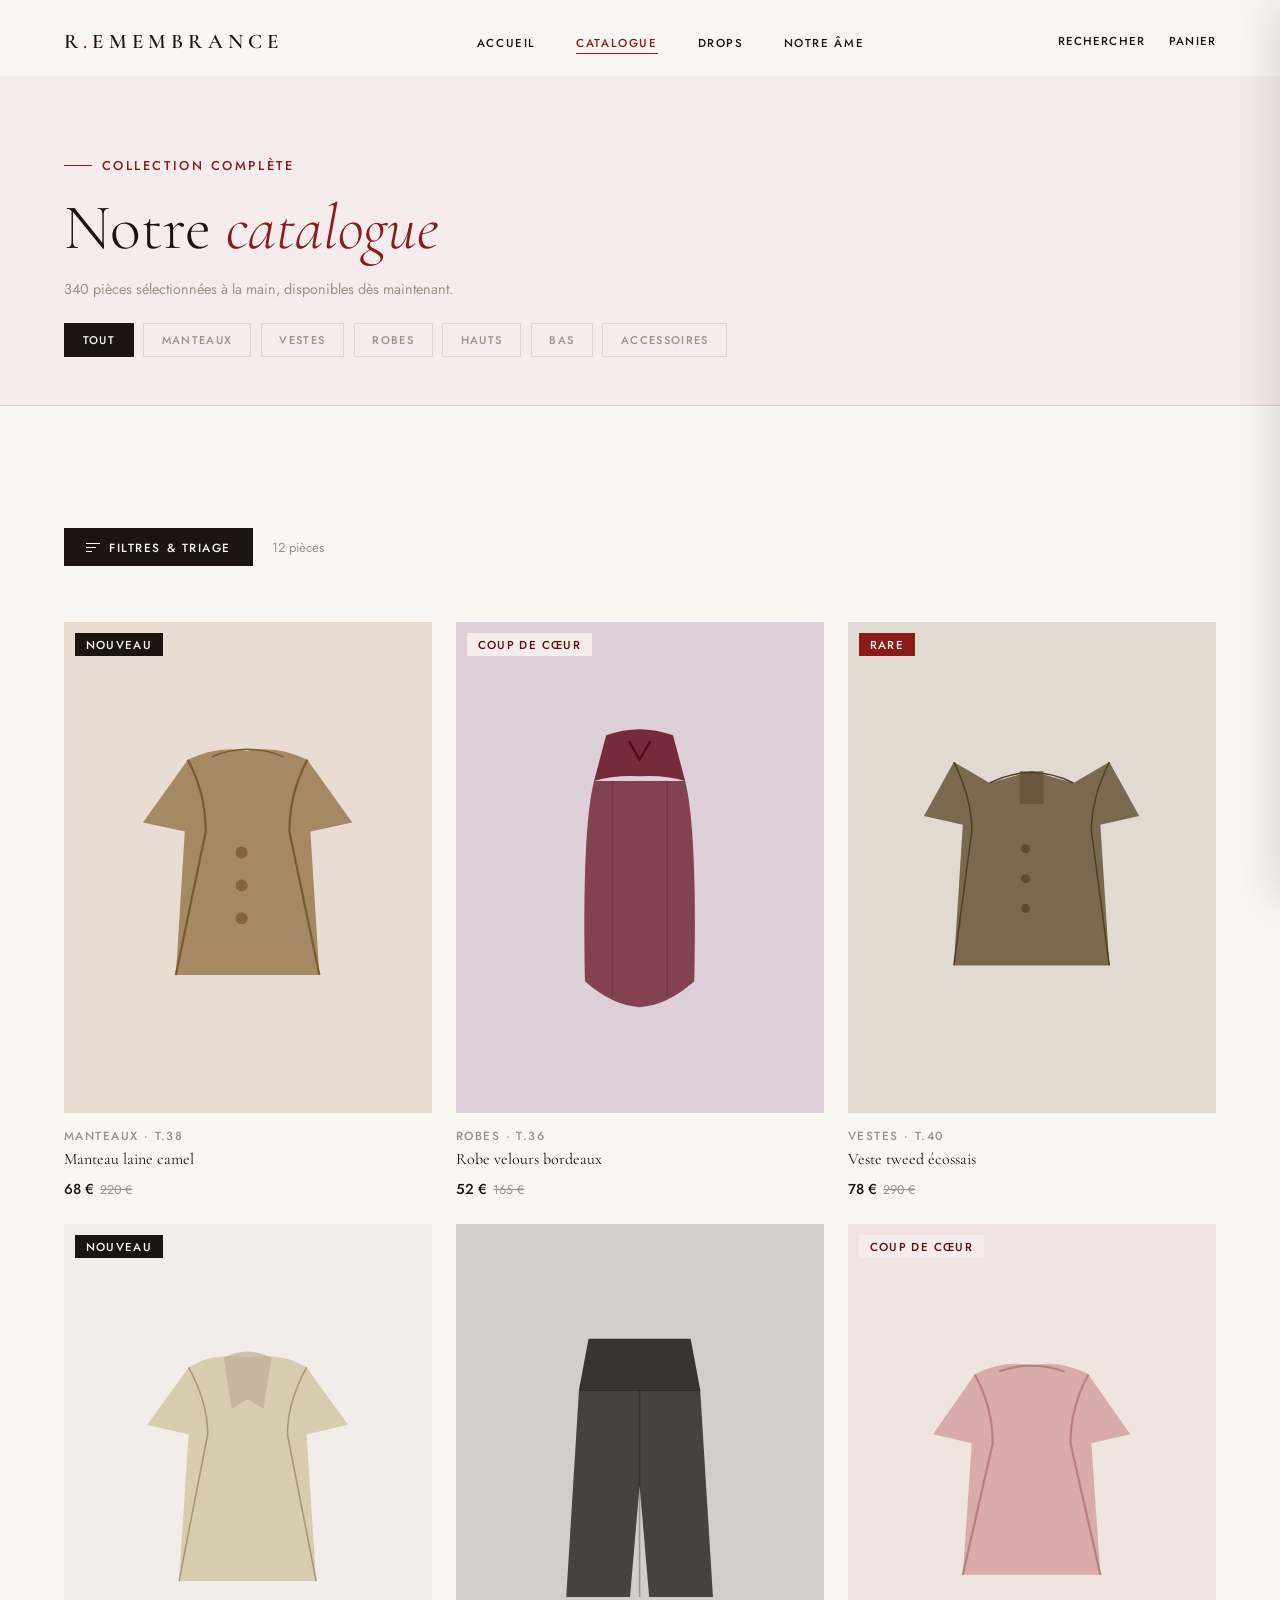
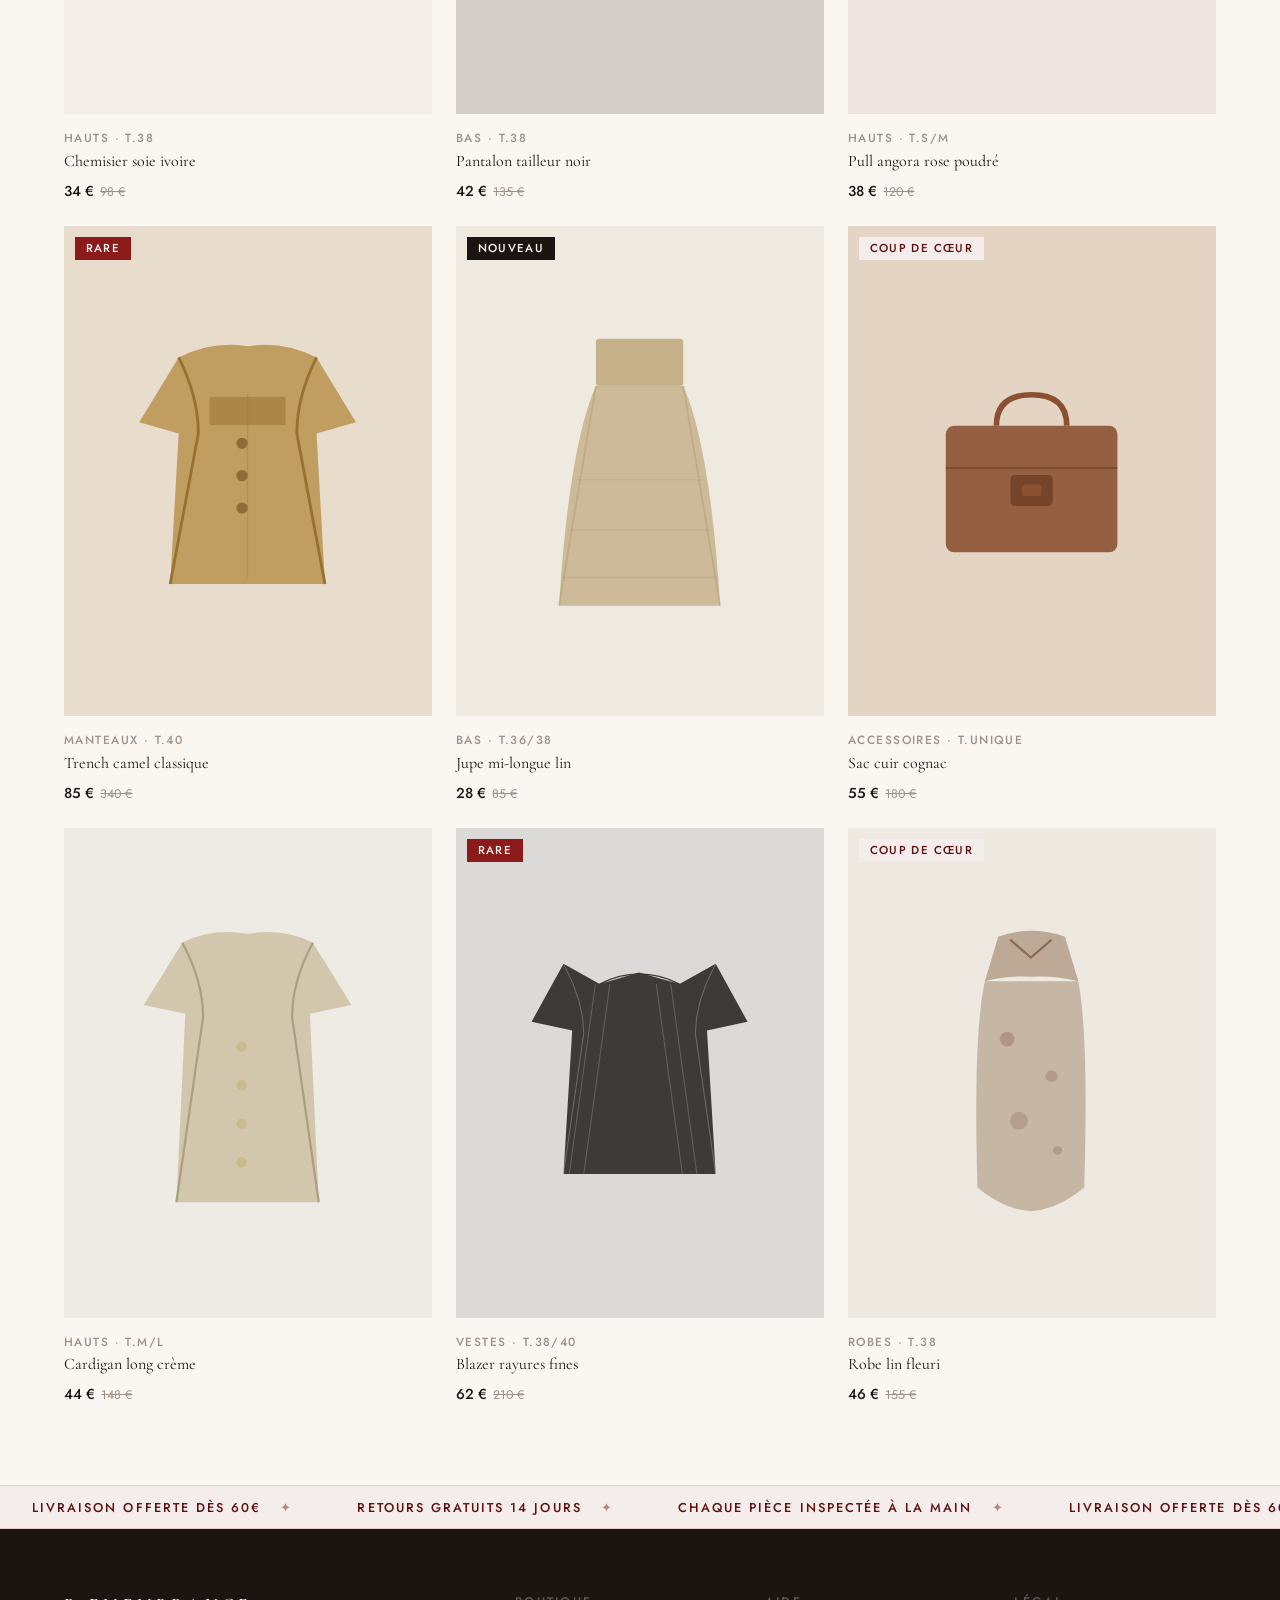
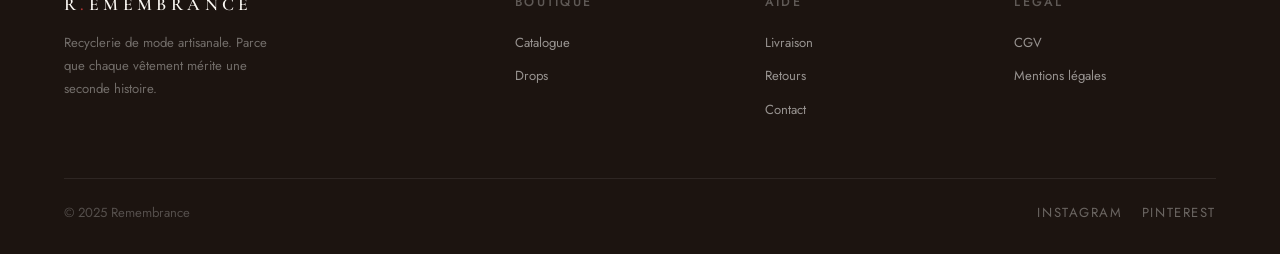
==== catalogue.html @ f3e20e8f "Replace heart emoji badge with 'Coup de cœur' text https://claude.ai/code/session_01WSAoPzSJ6KRDRssj" ====
<!DOCTYPE html>
<html lang="fr">
<head>
<meta charset="UTF-8">
<meta name="viewport" content="width=device-width, initial-scale=1.0">
<title>Catalogue — Remembrance</title>
<link rel="stylesheet" href="style.css">
<style>
/* LAYOUT */
.catalogue-layout { padding: 2rem 4rem 5rem; margin-top: 90px; }

/* TOOLBAR */
.cat-toolbar { display: flex; align-items: center; justify-content: space-between; margin-bottom: 2rem; }
.cat-left { display: flex; align-items: center; gap: 1.2rem; }
.cat-count { font-size: .82rem; color: var(--muted); }
.filter-btn {
  display: inline-flex; align-items: center; gap: .55rem;
  background: var(--soft-black); color: var(--cream);
  border: none; font-family: 'Jost', sans-serif; font-size: .74rem;
  font-weight: 500; letter-spacing: .13em; text-transform: uppercase;
  padding: .65rem 1.4rem; cursor: pointer; transition: background .25s;
}
.filter-btn:hover { background: var(--rouge); }
.filter-btn-icon { display: flex; flex-direction: column; gap: 3px; }
.filter-btn-icon span { display: block; height: 1px; background: currentColor; transition: width .2s; }
.filter-btn-icon span:nth-child(1) { width: 14px; }
.filter-btn-icon span:nth-child(2) { width: 10px; }
.filter-btn-icon span:nth-child(3) { width: 6px; }
.filter-badge { background: var(--rouge); color: var(--cream); width: 16px; height: 16px; border-radius: 50%; font-size: .6rem; display: flex; align-items: center; justify-content: center; }

/* FILTER DRAWER */
.drawer-overlay { position: fixed; inset: 0; background: rgba(28,20,16,.45); z-index: 300; opacity: 0; visibility: hidden; transition: opacity .35s ease, visibility .35s; }
.drawer-overlay.open { opacity: 1; visibility: visible; }
.filter-drawer {
  position: fixed; top: 0; right: 0; bottom: 0; width: 380px; max-width: 92vw;
  background: var(--cream); z-index: 301;
  display: flex; flex-direction: column;
  transform: translateX(100%); transition: transform .38s cubic-bezier(.4,0,.2,1);
  box-shadow: -8px 0 40px rgba(28,20,16,.12);
}
.filter-drawer.open { transform: translateX(0); }

.drawer-head {
  display: flex; align-items: center; justify-content: space-between;
  padding: 1.6rem 2rem; border-bottom: 1px solid var(--border-neutral);
  flex-shrink: 0;
}
.drawer-title { font-family: 'Cormorant Garamond', serif; font-size: 1.4rem; font-weight: 300; color: var(--soft-black); }
.drawer-close {
  background: none; border: none; cursor: pointer; font-size: 1.2rem;
  color: var(--muted); line-height: 1; padding: .2rem; transition: color .2s;
}
.drawer-close:hover { color: var(--rouge); }

.drawer-body {
  flex: 1; overflow-y: auto; padding: 1.6rem 2rem;
  scrollbar-width: thin; scrollbar-color: var(--linen) transparent;
}
.drawer-body::-webkit-scrollbar { width: 3px; }
.drawer-body::-webkit-scrollbar-track { background: transparent; }
.drawer-body::-webkit-scrollbar-thumb { background: var(--linen); border-radius: 2px; }
.drawer-body::-webkit-scrollbar-thumb:hover { background: var(--earth); }

.drawer-foot {
  padding: 1.2rem 2rem; border-top: 1px solid var(--border-neutral);
  display: flex; gap: .8rem; flex-shrink: 0;
}
.drawer-apply {
  flex: 1; background: var(--soft-black); color: var(--cream); border: none;
  font-family: 'Jost', sans-serif; font-size: .74rem; font-weight: 500;
  letter-spacing: .13em; text-transform: uppercase; padding: .85rem;
  cursor: pointer; transition: background .25s;
}
.drawer-apply:hover { background: var(--rouge); }
.drawer-reset {
  background: none; border: 1px solid var(--border-neutral); color: var(--muted);
  font-family: 'Jost', sans-serif; font-size: .74rem; font-weight: 500;
  letter-spacing: .13em; text-transform: uppercase; padding: .85rem 1.2rem;
  cursor: pointer; transition: all .25s;
}
.drawer-reset:hover { border-color: var(--rouge); color: var(--rouge); }

/* DRAWER SECTIONS */
.drawer-section { padding-bottom: 1.8rem; margin-bottom: 1.8rem; border-bottom: 1px solid var(--border-neutral); }
.drawer-section:last-child { border-bottom: none; margin-bottom: 0; padding-bottom: 0; }
.drawer-section-title { font-size: .72rem; font-weight: 500; letter-spacing: .18em; text-transform: uppercase; color: var(--muted); margin-bottom: 1.1rem; }

.filter-list { list-style: none; }
.filter-list li { margin-bottom: .55rem; }
.filter-check { display: flex; align-items: center; gap: .7rem; cursor: pointer; padding: .2rem 0; }
.filter-check input[type="checkbox"] { display: none; }
.filter-box { width: 14px; height: 14px; border: 1px solid var(--border-neutral); flex-shrink: 0; transition: all .2s; display: flex; align-items: center; justify-content: center; }
.filter-check input:checked + .filter-box { background: var(--rouge); border-color: var(--rouge); }
.filter-check input:checked + .filter-box::after { content: ''; width: 6px; height: 4px; border-left: 1.5px solid var(--cream); border-bottom: 1.5px solid var(--cream); transform: rotate(-45deg) translateY(-1px); display: block; }
.filter-label { font-size: .84rem; color: var(--soft-black); }
.filter-count { margin-left: auto; font-size: .72rem; color: var(--muted); }

.sort-select { width: 100%; background: transparent; border: 1px solid var(--border-neutral); font-family: 'Jost', sans-serif; font-size: .82rem; color: var(--soft-black); padding: .55rem .8rem; cursor: pointer; outline: none; }
.sort-select:focus { border-color: var(--rouge); }

.condition-btns { display: flex; flex-wrap: wrap; gap: .4rem; }
.cond-btn { background: transparent; border: 1px solid var(--border-neutral); font-family: 'Jost', sans-serif; font-size: .72rem; font-weight: 500; letter-spacing: .08em; text-transform: uppercase; color: var(--muted); padding: .35rem .8rem; cursor: pointer; transition: all .2s; }
.cond-btn.active, .cond-btn:hover { background: var(--rouge); border-color: var(--rouge); color: var(--cream); }

.size-grid { display: grid; grid-template-columns: repeat(4, 1fr); gap: .4rem; }
.size-btn { background: transparent; border: 1px solid var(--border-neutral); font-family: 'Jost', sans-serif; font-size: .75rem; color: var(--muted); padding: .45rem; cursor: pointer; transition: all .2s; text-align: center; }
.size-btn.active, .size-btn:hover { background: var(--rouge); border-color: var(--rouge); color: var(--cream); }

.price-inputs { display: flex; gap: .5rem; align-items: center; }
.price-input { width: 80px; border: 1px solid var(--border-neutral); background: transparent; font-family: 'Jost', sans-serif; font-size: .82rem; color: var(--soft-black); padding: .5rem .7rem; outline: none; }
.price-input:focus { border-color: var(--rouge); }
.price-sep { font-size: .8rem; color: var(--muted); }

/* ACTIVE FILTERS */
.active-filters { display: flex; flex-wrap: wrap; gap: .5rem; margin-bottom: 1.5rem; }
.active-filter-tag { background: var(--rouge-pale); color: var(--rouge); font-size: .78rem; font-weight: 500; letter-spacing: .08em; padding: .3rem .7rem; display: flex; align-items: center; gap: .4rem; cursor: pointer; }
.active-filter-tag:hover { background: var(--rouge); color: var(--cream); }

/* GRID */
.products-grid { display: grid; grid-template-columns: repeat(3, 1fr); gap: 1.5rem; }
.prod-card { cursor: pointer; position: relative; transition: transform .3s ease; }
.prod-card:hover { transform: translateY(-5px); }
.prod-card:hover .prod-img-overlay { opacity: 1; }
.prod-img { aspect-ratio: 3/4; position: relative; overflow: hidden; margin-bottom: .9rem; }
.prod-img-bg { position: absolute; inset: 0; display: flex; align-items: center; justify-content: center; }
.prod-img-bg svg { width: 65%; height: 65%; }
.prod-img-overlay { position: absolute; inset: 0; background: rgba(28,20,16,.42); display: flex; flex-direction: column; align-items: center; justify-content: center; gap: .6rem; opacity: 0; transition: opacity .3s; }
.overlay-wish { position: absolute; top: .7rem; right: .7rem; background: rgba(250,247,242,.18); border: 1px solid rgba(250,247,242,.4); color: var(--cream); width: 34px; height: 34px; border-radius: 50%; display: flex; align-items: center; justify-content: center; font-size: .95rem; cursor: pointer; transition: background .2s; }
.overlay-wish:hover, .overlay-wish.active { background: var(--rouge); border-color: var(--rouge); }
.prod-badge { position: absolute; top: .7rem; left: .7rem; font-size: .72rem; font-weight: 500; letter-spacing: .12em; text-transform: uppercase; padding: .22rem .65rem; }
.badge-new { background: var(--soft-black); color: var(--cream); }
.badge-rare { background: var(--rouge); color: var(--cream); }
.badge-cc { background: var(--rouge-pale); color: var(--rouge-deep); }
.prod-cat { font-size: .74rem; font-weight: 500; letter-spacing: .12em; text-transform: uppercase; color: var(--muted); margin-bottom: .3rem; }
.prod-name { font-family: 'Cormorant Garamond', serif; font-size: 1rem; font-weight: 400; color: var(--soft-black); margin-bottom: .5rem; }
.prod-bottom { display: flex; align-items: center; justify-content: space-between; }
.prod-price { font-size: .9rem; font-weight: 500; color: var(--soft-black); }
.prod-old { font-size: .78rem; color: var(--muted); text-decoration: line-through; margin-left: .4rem; }

.no-results { grid-column: 1/-1; text-align: center; padding: 5rem 2rem; }
.no-results h3 { font-family: 'Cormorant Garamond', serif; font-size: 1.5rem; font-weight: 300; color: var(--muted); margin-bottom: 1rem; }

/* PAGE HERO */
.cat-hero { background: var(--rouge-pale); padding: 5rem 4rem 3rem; margin-top: 76px; border-bottom: 1px solid var(--border); }
.cat-hero h1 { font-family: 'Cormorant Garamond', serif; font-size: clamp(2.5rem, 5vw, 4rem); font-weight: 300; color: var(--soft-black); }
.cat-hero h1 em { font-style: italic; color: var(--rouge); }
.cat-hero p { font-size: .9rem; color: var(--muted); margin-top: .8rem; max-width: 480px; }

/* CATEGORY PILLS */
.cat-pills { display: flex; gap: .6rem; flex-wrap: wrap; margin-top: 1.5rem; }
.cat-pill { background: transparent; border: 1px solid var(--border-neutral); font-family: 'Jost', sans-serif; font-size: .7rem; font-weight: 500; letter-spacing: .12em; text-transform: uppercase; color: var(--muted); padding: .5rem 1.1rem; cursor: pointer; transition: all .25s; }
.cat-pill:hover, .cat-pill.active { background: var(--soft-black); border-color: var(--soft-black); color: var(--cream); }

@media (max-width: 960px) {
  .cat-hero { padding: 4rem 1.5rem 2rem; margin-top: 68px; }
  .catalogue-layout { padding: 1.5rem 1.5rem 4rem; }
  .products-grid { grid-template-columns: repeat(2, 1fr); }
}
@media (max-width: 540px) {
  .products-grid { grid-template-columns: 1fr; }
  .cat-hero { padding: 3.5rem 1.5rem 1.5rem; }
  .filter-drawer { width: 100vw; max-width: 100vw; }
}
</style>
</head>
<body>

<div class="page-overlay" id="pageOverlay"><div class="overlay-logo">Remembrance</div></div>

<nav id="navbar">
  <a href="index.html" class="nav-logo" data-nav>R<span>.</span>emembrance</a>
  <ul class="nav-center">
    <li><a href="index.html" data-nav>Accueil</a></li>
    <li><a href="catalogue.html" class="active" data-nav>Catalogue</a></li>
    <li><a href="index.html#drops" data-nav>Drops</a></li>
    <li><a href="index.html#philosophie" data-nav>Notre âme</a></li>
  </ul>
  <div class="nav-right">
    <button class="nav-icon">Rechercher</button>
    <button class="nav-icon" onclick="navigate('panier.html')">Panier <span class="cart-count" style="display:none">0</span></button>
  </div>
  <button class="nav-burger" id="burger"><span></span><span></span><span></span></button>
</nav>

<!-- HERO -->
<div class="cat-hero">
  <div class="section-eyebrow">Collection complète</div>
  <h1>Notre <em>catalogue</em></h1>
  <p>340 pièces sélectionnées à la main, disponibles dès maintenant.</p>
  <div class="cat-pills">
    <button class="cat-pill active" data-cat="all">Tout</button>
    <button class="cat-pill" data-cat="manteaux">Manteaux</button>
    <button class="cat-pill" data-cat="vestes">Vestes</button>
    <button class="cat-pill" data-cat="robes">Robes</button>
    <button class="cat-pill" data-cat="hauts">Hauts</button>
    <button class="cat-pill" data-cat="bas">Bas</button>
    <button class="cat-pill" data-cat="accessoires">Accessoires</button>
  </div>
</div>

<!-- FILTER DRAWER -->
<div class="drawer-overlay" id="drawerOverlay" onclick="closeDrawer()"></div>
<div class="filter-drawer" id="filterDrawer">
  <div class="drawer-head">
    <span class="drawer-title">Filtres & Triage</span>
    <button class="drawer-close" onclick="closeDrawer()">✕</button>
  </div>
  <div class="drawer-body">

    <div class="drawer-section">
      <div class="drawer-section-title">Trier par</div>
      <select class="sort-select" id="sortSelect">
        <option value="default">Recommandés</option>
        <option value="price-asc">Prix croissant</option>
        <option value="price-desc">Prix décroissant</option>
        <option value="saving">Meilleures affaires</option>
      </select>
    </div>

    <div class="drawer-section">
      <div class="drawer-section-title">Catégorie</div>
      <ul class="filter-list" id="catFilters">
        <li><label class="filter-check"><input type="checkbox" value="all" checked id="cat-all"><span class="filter-box"></span><span class="filter-label">Tout</span><span class="filter-count">12</span></label></li>
        <li><label class="filter-check"><input type="checkbox" value="manteaux"><span class="filter-box"></span><span class="filter-label">Manteaux</span><span class="filter-count">2</span></label></li>
        <li><label class="filter-check"><input type="checkbox" value="vestes"><span class="filter-box"></span><span class="filter-label">Vestes</span><span class="filter-count">2</span></label></li>
        <li><label class="filter-check"><input type="checkbox" value="robes"><span class="filter-box"></span><span class="filter-label">Robes</span><span class="filter-count">2</span></label></li>
        <li><label class="filter-check"><input type="checkbox" value="hauts"><span class="filter-box"></span><span class="filter-label">Hauts</span><span class="filter-count">3</span></label></li>
        <li><label class="filter-check"><input type="checkbox" value="bas"><span class="filter-box"></span><span class="filter-label">Bas</span><span class="filter-count">2</span></label></li>
        <li><label class="filter-check"><input type="checkbox" value="accessoires"><span class="filter-box"></span><span class="filter-label">Accessoires</span><span class="filter-count">1</span></label></li>
      </ul>
    </div>

    <div class="drawer-section">
      <div class="drawer-section-title">Taille</div>
      <div class="size-grid" id="sizeGrid">
        <button class="size-btn active" data-size="all">Tout</button>
        <button class="size-btn" data-size="XS">XS</button>
        <button class="size-btn" data-size="S">S</button>
        <button class="size-btn" data-size="M">M</button>
        <button class="size-btn" data-size="L">L</button>
        <button class="size-btn" data-size="36">36</button>
        <button class="size-btn" data-size="38">38</button>
        <button class="size-btn" data-size="40">40</button>
        <button class="size-btn" data-size="42">42</button>
      </div>
    </div>

    <div class="drawer-section">
      <div class="drawer-section-title">Prix (€)</div>
      <div class="price-inputs">
        <input type="number" class="price-input" id="priceMin" placeholder="Min" min="0">
        <span class="price-sep">—</span>
        <input type="number" class="price-input" id="priceMax" placeholder="Max" max="500">
      </div>
    </div>

    <div class="drawer-section">
      <div class="drawer-section-title">Tags</div>
      <ul class="filter-list">
        <li><label class="filter-check"><input type="checkbox" value="new" id="tag-new" class="tag-check"><span class="filter-box"></span><span class="filter-label">Nouveautés</span></label></li>
        <li><label class="filter-check"><input type="checkbox" value="rare" class="tag-check"><span class="filter-box"></span><span class="filter-label">Pièces rares</span></label></li>
        <li><label class="filter-check"><input type="checkbox" value="coup-de-coeur" class="tag-check"><span class="filter-box"></span><span class="filter-label">Coups de cœur</span></label></li>
      </ul>
    </div>

  </div>
  <div class="drawer-foot">
    <button class="drawer-reset" id="resetBtn">Réinitialiser</button>
    <button class="drawer-apply" onclick="closeDrawer()">Voir les résultats</button>
  </div>
</div>

<div class="catalogue-layout">
  <div class="cat-toolbar">
    <div class="cat-left">
      <button class="filter-btn" onclick="openDrawer()">
        <div class="filter-btn-icon"><span></span><span></span><span></span></div>
        Filtres & Triage
        <span class="filter-badge" id="filterBadge" style="display:none">0</span>
      </button>
      <span class="cat-count" id="resultsCount">12 pièces</span>
    </div>
  </div>
  <div class="active-filters" id="activeFilters"></div>
  <div class="products-grid" id="productsGrid"></div>
</div>

<div class="marquee-wrap">
  <div class="marquee-track">
    <span class="marquee-item">Livraison offerte dès 60€ <span class="marquee-sep">✦</span></span>
    <span class="marquee-item">Retours gratuits 14 jours <span class="marquee-sep">✦</span></span>
    <span class="marquee-item">Chaque pièce inspectée à la main <span class="marquee-sep">✦</span></span>
    <span class="marquee-item">Livraison offerte dès 60€ <span class="marquee-sep">✦</span></span>
    <span class="marquee-item">Retours gratuits 14 jours <span class="marquee-sep">✦</span></span>
    <span class="marquee-item">Chaque pièce inspectée à la main <span class="marquee-sep">✦</span></span>
  </div>
</div>

<footer>
  <div class="footer-top">
    <div class="footer-brand"><a href="index.html" class="nav-logo" data-nav>R<span>.</span>emembrance</a><p>Recyclerie de mode artisanale. Parce que chaque vêtement mérite une seconde histoire.</p></div>
    <div class="footer-col"><h4>Boutique</h4><ul><li><a href="catalogue.html" data-nav>Catalogue</a></li><li><a href="index.html#drops" data-nav>Drops</a></li></ul></div>
    <div class="footer-col"><h4>Aide</h4><ul><li><a href="#">Livraison</a></li><li><a href="#">Retours</a></li><li><a href="#">Contact</a></li></ul></div>
    <div class="footer-col"><h4>Légal</h4><ul><li><a href="#">CGV</a></li><li><a href="#">Mentions légales</a></li></ul></div>
  </div>
  <div class="footer-bottom"><span>© 2025 Remembrance</span><div class="footer-socials"><a href="#">Instagram</a><a href="#">Pinterest</a></div></div>
</footer>

<div class="toast" id="toast"><div class="toast-dot"></div><span class="toast-msg"></span></div>

<script src="app.js"></script>
<script>
let filters = { cat: 'all', cond: 'all', size: 'all', tags: [], priceMin: 0, priceMax: 9999 };

function openDrawer() {
  document.getElementById('filterDrawer').classList.add('open');
  document.getElementById('drawerOverlay').classList.add('open');
  document.body.style.overflow = 'hidden';
}
function closeDrawer() {
  document.getElementById('filterDrawer').classList.remove('open');
  document.getElementById('drawerOverlay').classList.remove('open');
  document.body.style.overflow = '';
}

function updateFilterBadge() {
  let count = 0;
  if (filters.cat !== 'all') count++;
  if (filters.cond !== 'all') count++;
  if (filters.size !== 'all') count++;
  count += filters.tags.length;
  if (filters.priceMin > 0) count++;
  if (filters.priceMax < 9999) count++;
  const badge = document.getElementById('filterBadge');
  badge.textContent = count;
  badge.style.display = count > 0 ? 'flex' : 'none';
}

function renderProducts() {
  let items = [...PRODUCTS];

  // Category
  if (filters.cat !== 'all') items = items.filter(p => p.category === filters.cat);
  // Condition
  if (filters.cond !== 'all') items = items.filter(p => p.condition === filters.cond);
  // Size
  if (filters.size !== 'all') items = items.filter(p => p.size.includes(filters.size));
  // Tags
  if (filters.tags.length) items = items.filter(p => filters.tags.every(t => p.tags.includes(t)));
  // Price
  items = items.filter(p => p.price >= filters.priceMin && p.price <= filters.priceMax);

  // Sort
  const sort = document.getElementById('sortSelect').value;
  if (sort === 'price-asc') items.sort((a,b) => a.price - b.price);
  else if (sort === 'price-desc') items.sort((a,b) => b.price - a.price);
  else if (sort === 'saving') items.sort((a,b) => (b.oldPrice-b.price) - (a.oldPrice-a.price));

  document.getElementById('resultsCount').textContent = `${items.length} pièce${items.length>1?'s':''}`;
  updateFilterBadge();

  if (!items.length) {
    document.getElementById('productsGrid').innerHTML = `<div class="no-results"><h3>Aucune pièce trouvée</h3><p style="font-size:.82rem;color:var(--muted)">Essayez d'élargir vos filtres</p></div>`;
    return;
  }

  document.getElementById('productsGrid').innerHTML = items.map(p => {
    const badges = p.tags.map(t => `<div class="prod-badge ${t==='new'?'badge-new':t==='rare'?'badge-rare':'badge-cc'}">${t==='coup-de-coeur'?'Coup de cœur':t==='new'?'Nouveau':'Rare'}</div>`).join('');
    return `
    <div class="prod-card" onclick="navigate('produit.html?id=${p.id}')">
      <div class="prod-img" style="background:${p.bg}">
        <div class="prod-img-bg">${p.svg}</div>
        ${badges}
        <div class="prod-img-overlay">
          <button class="overlay-wish" onclick="event.stopPropagation();this.classList.toggle('active')" title="Ajouter aux favoris">♡</button>
          <button onclick="event.stopPropagation();navigate('produit.html?id=${p.id}')" style="background:var(--cream);color:var(--soft-black);border:none;font-family:'Jost',sans-serif;font-size:.74rem;font-weight:500;letter-spacing:.12em;text-transform:uppercase;padding:.6rem 1.4rem;cursor:pointer;transition:background .2s">Voir</button>
          <button onclick="event.stopPropagation();Cart.add(${p.id})" style="background:var(--rouge);color:var(--cream);border:none;font-family:'Jost',sans-serif;font-size:.74rem;font-weight:500;letter-spacing:.12em;text-transform:uppercase;padding:.6rem 1.4rem;cursor:pointer;transition:background .2s">+ Panier</button>
        </div>
      </div>
      <div class="prod-cat">${p.subcategory} · T.${p.size}</div>
      <div class="prod-name">${p.name}</div>
      <div class="prod-bottom">
        <div><span class="prod-price">${p.price} €</span><span class="prod-old">${p.oldPrice} €</span></div>
      </div>
    </div>`;
  }).join('');

  renderActiveFilters();
}

function renderActiveFilters() {
  const tags = [];
  if (filters.cat !== 'all') tags.push({ label: filters.cat, key: 'cat' });
  if (filters.cond !== 'all') tags.push({ label: filters.cond, key: 'cond' });
  if (filters.size !== 'all') tags.push({ label: `T.${filters.size}`, key: 'size' });
  filters.tags.forEach(t => tags.push({ label: t, key: 'tag', val: t }));
  if (filters.priceMin > 0) tags.push({ label: `Min ${filters.priceMin}€`, key: 'priceMin' });
  if (filters.priceMax < 9999) tags.push({ label: `Max ${filters.priceMax}€`, key: 'priceMax' });

  document.getElementById('activeFilters').innerHTML = tags.map(t => `
    <div class="active-filter-tag" onclick="removeFilter('${t.key}','${t.val||''}')">
      ${t.label} ✕
    </div>`).join('');
}

function removeFilter(key, val) {
  if (key === 'cat') { filters.cat='all'; document.querySelectorAll('.cat-pill').forEach(p=>{p.classList.toggle('active',p.dataset.cat==='all')}); }
  else if (key === 'cond') { filters.cond='all'; document.querySelectorAll('.cond-btn').forEach(b=>b.classList.toggle('active',b.dataset.cond==='all')); }
  else if (key === 'size') { filters.size='all'; document.querySelectorAll('.size-btn').forEach(b=>b.classList.toggle('active',b.dataset.size==='all')); }
  else if (key === 'tag') { filters.tags = filters.tags.filter(t=>t!==val); document.querySelector(`.tag-check[value="${val}"]`).checked=false; }
  else if (key === 'priceMin') { filters.priceMin=0; document.getElementById('priceMin').value=''; }
  else if (key === 'priceMax') { filters.priceMax=9999; document.getElementById('priceMax').value=''; }
  renderProducts();
}

document.addEventListener('keydown', e => { if (e.key === 'Escape') closeDrawer(); });

document.addEventListener('DOMContentLoaded', () => {
  initShared();

  renderProducts();

  // URL params
  const params = new URLSearchParams(window.location.search);
  if (params.get('filter')) {
    const f = params.get('filter');
    if (['manteaux','vestes','robes','hauts','bas','accessoires'].includes(f)) {
      filters.cat = f;
      document.querySelectorAll('.cat-pill').forEach(p=>p.classList.toggle('active',p.dataset.cat===f));
    } else if (['new','rare','coup-de-coeur'].includes(f)) {
      filters.tags = [f];
      document.querySelector(`.tag-check[value="${f}"]`).checked=true;
    }
    renderProducts();
  }

  // Category pills
  document.querySelectorAll('.cat-pill').forEach(pill => {
    pill.addEventListener('click', () => {
      document.querySelectorAll('.cat-pill').forEach(p=>p.classList.remove('active'));
      pill.classList.add('active');
      filters.cat = pill.dataset.cat;
      renderProducts();
    });
  });

  // Condition buttons
  document.querySelectorAll('.cond-btn').forEach(btn => {
    btn.addEventListener('click', () => {
      document.querySelectorAll('.cond-btn').forEach(b=>b.classList.remove('active'));
      btn.classList.add('active');
      filters.cond = btn.dataset.cond;
      renderProducts();
    });
  });

  // Size buttons
  document.querySelectorAll('.size-btn').forEach(btn => {
    btn.addEventListener('click', () => {
      document.querySelectorAll('.size-btn').forEach(b=>b.classList.remove('active'));
      btn.classList.add('active');
      filters.size = btn.dataset.size;
      renderProducts();
    });
  });

  // Tags
  document.querySelectorAll('.tag-check').forEach(cb => {
    cb.addEventListener('change', () => {
      filters.tags = Array.from(document.querySelectorAll('.tag-check:checked')).map(c=>c.value);
      renderProducts();
    });
  });

  // Price
  let priceTimer;
  ['priceMin','priceMax'].forEach(id => {
    document.getElementById(id).addEventListener('input', () => {
      clearTimeout(priceTimer);
      priceTimer = setTimeout(() => {
        filters.priceMin = parseInt(document.getElementById('priceMin').value) || 0;
        filters.priceMax = parseInt(document.getElementById('priceMax').value) || 9999;
        renderProducts();
      }, 400);
    });
  });

  // Sort
  document.getElementById('sortSelect').addEventListener('change', renderProducts);

  // Reset
  document.getElementById('resetBtn').addEventListener('click', () => {
    filters = { cat:'all', cond:'all', size:'all', tags:[], priceMin:0, priceMax:9999 };
    document.querySelectorAll('.cat-pill').forEach(p=>p.classList.toggle('active',p.dataset.cat==='all'));
    document.querySelectorAll('.cond-btn').forEach(b=>b.classList.toggle('active',b.dataset.cond==='all'));
    document.querySelectorAll('.size-btn').forEach(b=>b.classList.toggle('active',b.dataset.size==='all'));
    document.querySelectorAll('.tag-check').forEach(c=>c.checked=false);
    document.getElementById('priceMin').value='';
    document.getElementById('priceMax').value='';
    renderProducts();
  });
});
</script>
</body>
</html>
---- style.css ----
@import url('https://fonts.googleapis.com/css2?family=Cormorant+Garamond:ital,wght@0,300;0,400;0,600;1,300;1,400;1,600&family=Jost:wght@300;400;500&display=swap');

*, *::before, *::after { margin: 0; padding: 0; box-sizing: border-box; }

:root {
  --rouge: #8B1A1A;
  --rouge-deep: #5C0F0F;
  --rouge-light: #B23333;
  --rouge-pale: #F5ECEC;
  --cream: #FAF7F2;
  --warm: #F2EDE4;
  --linen: #E8E0D4;
  --earth: #9A8778;
  --earth-dark: #6B5B4E;
  --soft-black: #1C1410;
  --muted: #9E9186;
  --border: rgba(139,26,26,0.14);
  --border-neutral: rgba(28,20,16,0.1);
  --white: #FDFCFA;
}

html { scroll-behavior: smooth; }

body {
  font-family: 'Jost', sans-serif;
  background: var(--cream);
  color: var(--soft-black);
  overflow-x: hidden;
}

/* ─── NAV ─── */
nav {
  position: fixed; top: 0; left: 0; right: 0; z-index: 200;
  display: flex; align-items: center; justify-content: space-between;
  padding: 1.8rem 4rem;
  transition: all .4s ease;
}
nav.scrolled {
  background: rgba(250,247,242,.94);
  backdrop-filter: blur(16px);
  padding: 1.1rem 4rem;
  border-bottom: 1px solid var(--border-neutral);
}
.nav-logo {
  font-family: 'Cormorant Garamond', serif;
  font-size: 1.3rem; font-weight: 600;
  letter-spacing: .25em; text-transform: uppercase;
  color: var(--soft-black); text-decoration: none;
}
.nav-logo span { color: var(--rouge); }
.nav-center { display: flex; gap: 2.5rem; list-style: none; }
.nav-center a {
  text-decoration: none; font-size: .72rem; font-weight: 500;
  letter-spacing: .14em; text-transform: uppercase; color: var(--soft-black);
  position: relative; padding-bottom: 3px;
  transition: color .25s;
}
.nav-center a::after {
  content: ''; position: absolute; bottom: 0; left: 0;
  width: 0; height: 1px; background: var(--rouge);
  transition: width .3s ease;
}
.nav-center a:hover { color: var(--rouge); }
.nav-center a:hover::after, .nav-center a.active::after { width: 100%; }
.nav-center a.active { color: var(--rouge); }
.nav-right { display: flex; align-items: center; gap: 1.5rem; }
.nav-icon {
  background: none; border: none; cursor: pointer;
  color: var(--soft-black); font-size: .72rem;
  font-family: 'Jost', sans-serif; font-weight: 500;
  letter-spacing: .1em; text-transform: uppercase;
  display: flex; align-items: center; gap: .4rem;
  transition: color .25s;
}
.nav-icon:hover { color: var(--rouge); }
.cart-count {
  background: var(--rouge); color: var(--cream);
  width: 16px; height: 16px; border-radius: 50%;
  font-size: .72rem; display: flex; align-items: center; justify-content: center;
}
.nav-burger { display: none; flex-direction: column; gap: 4px; cursor: pointer; background: none; border: none; }
.nav-burger span { display: block; width: 22px; height: 1px; background: var(--soft-black); transition: .3s; }

/* ─── MARQUEE ─── */
.marquee-wrap { overflow: hidden; border-top: 1px solid var(--border); border-bottom: 1px solid var(--border); padding: .7rem 0; background: var(--rouge-pale); }
.marquee-track { display: flex; animation: marquee 25s linear infinite; white-space: nowrap; }
.marquee-item { display: inline-flex; align-items: center; gap: 1.2rem; padding: 0 2rem; font-size: .8rem; font-weight: 500; letter-spacing: .16em; text-transform: uppercase; color: var(--rouge-deep); }
.marquee-sep { color: var(--rouge); opacity: .5; }

/* ─── SECTIONS ─── */
section { padding: 6rem 4rem; }
.section-eyebrow { font-size: .8rem; font-weight: 500; letter-spacing: .2em; text-transform: uppercase; color: var(--rouge); margin-bottom: .9rem; display: flex; align-items: center; gap: .6rem; }
.section-eyebrow::before { content: ''; width: 28px; height: 1px; background: var(--rouge); }
h2 { font-family: 'Cormorant Garamond', serif; font-size: clamp(2.2rem, 4vw, 3.5rem); font-weight: 300; line-height: 1.1; color: var(--soft-black); }
h2 em { font-style: italic; color: var(--rouge); }
h3 { font-family: 'Cormorant Garamond', serif; font-weight: 400; }

/* ─── BUTTONS ─── */
.btn {
  display: inline-flex; align-items: center; gap: .5rem;
  text-decoration: none; font-size: .72rem; font-weight: 500;
  letter-spacing: .14em; text-transform: uppercase;
  padding: .85rem 2rem; border-radius: 0;
  transition: all .3s ease; cursor: pointer; border: none; font-family: 'Jost', sans-serif;
}
.btn-dark { background: var(--soft-black); color: var(--cream); }
.btn-dark:hover { background: var(--rouge); }
.btn-rouge { background: var(--rouge); color: var(--cream); }
.btn-rouge:hover { background: var(--rouge-deep); }
.btn-outline { background: transparent; color: var(--soft-black); border: 1px solid var(--border-neutral); }
.btn-outline:hover { border-color: var(--rouge); color: var(--rouge); }
.btn-ghost { background: transparent; color: var(--muted); font-size: .82rem; letter-spacing: .14em; text-transform: uppercase; font-weight: 500; font-family: 'Jost', sans-serif; cursor: pointer; border: none; padding: .5rem 0; border-bottom: 1px solid transparent; transition: color .25s, border-color .25s; }
.btn-ghost:hover { color: var(--rouge); border-color: var(--rouge); }

/* ─── REVEAL ─── */
.reveal { opacity: 0; transform: translateY(28px); transition: opacity .65s ease, transform .65s ease; }
.reveal.visible { opacity: 1; transform: translateY(0); }
.reveal-left { opacity: 0; transform: translateX(-30px); transition: opacity .65s ease, transform .65s ease; }
.reveal-left.visible { opacity: 1; transform: translateX(0); }
.reveal-right { opacity: 0; transform: translateX(30px); transition: opacity .65s ease, transform .65s ease; }
.reveal-right.visible { opacity: 1; transform: translateX(0); }

/* ─── PAGE OVERLAY ─── */
.page-overlay {
  position: fixed; inset: 0; background: var(--rouge-deep);
  z-index: 1000; display: flex; align-items: center; justify-content: center;
  transition: opacity .6s ease, visibility .6s;
}
.page-overlay.hidden { opacity: 0; visibility: hidden; pointer-events: none; }
.overlay-logo { font-family: 'Cormorant Garamond', serif; font-size: 2rem; font-weight: 300; letter-spacing: .4em; text-transform: uppercase; color: var(--cream); opacity: 0; animation: fadeIn .5s ease .2s forwards; }

/* ─── FOOTER ─── */
footer { background: var(--soft-black); color: var(--cream); padding: 4rem 4rem 2rem; }
.footer-top { display: grid; grid-template-columns: 2fr 1fr 1fr 1fr; gap: 3rem; margin-bottom: 3rem; }
.footer-brand .nav-logo { color: var(--cream); font-size: 1.1rem; }
.footer-brand .nav-logo span { color: var(--rouge-light); }
.footer-brand p { font-size: .82rem; color: rgba(253,252,250,.38); line-height: 1.75; margin-top: 1rem; max-width: 220px; }
.footer-col h4 { font-size: .78rem; font-weight: 500; letter-spacing: .18em; text-transform: uppercase; color: rgba(253,252,250,.3); margin-bottom: 1.2rem; }
.footer-col ul { list-style: none; }
.footer-col ul li { margin-bottom: .65rem; }
.footer-col ul a { text-decoration: none; font-size: .82rem; color: rgba(253,252,250,.55); transition: color .2s; }
.footer-col ul a:hover { color: var(--rouge-light); }
.footer-bottom { border-top: 1px solid rgba(253,252,250,.08); padding-top: 1.5rem; display: flex; justify-content: space-between; align-items: center; font-size: .82rem; color: rgba(253,252,250,.25); }
.footer-socials { display: flex; gap: 1.2rem; }
.footer-socials a { text-decoration: none; font-size: .82rem; letter-spacing: .12em; text-transform: uppercase; color: rgba(253,252,250,.35); transition: color .2s; }
.footer-socials a:hover { color: var(--rouge-light); }

/* ─── ANIMATIONS ─── */
@keyframes fadeUp { to { opacity: 1; transform: translateY(0); } }
@keyframes fadeIn { to { opacity: 1; } }
@keyframes marquee { from { transform: translateX(0); } to { transform: translateX(-50%); } }
@keyframes spin { to { transform: rotate(360deg); } }
@keyframes scaleIn { from { transform: scale(.94); opacity: 0; } to { transform: scale(1); opacity: 1; } }

/* ─── TOAST ─── */
.toast {
  position: fixed; bottom: 2rem; right: 2rem; z-index: 500;
  background: var(--soft-black); color: var(--cream);
  padding: .9rem 1.6rem; font-size: .78rem; letter-spacing: .06em;
  display: flex; align-items: center; gap: .8rem;
  transform: translateY(80px); opacity: 0;
  transition: all .35s ease;
}
.toast.show { transform: translateY(0); opacity: 1; }
.toast-dot { width: 6px; height: 6px; background: var(--rouge-light); border-radius: 50%; }

/* ─── RESPONSIVE ─── */
@media (max-width: 960px) {
  nav { padding: 1.2rem 1.5rem; }
  nav.scrolled { padding: .9rem 1.5rem; }
  .nav-center { display: none; }
  .nav-burger { display: flex; }
  section { padding: 4rem 1.5rem; }
  .footer-top { grid-template-columns: 1fr 1fr; gap: 2rem; }
}
@media (max-width: 540px) {
  .footer-top { grid-template-columns: 1fr; }
}
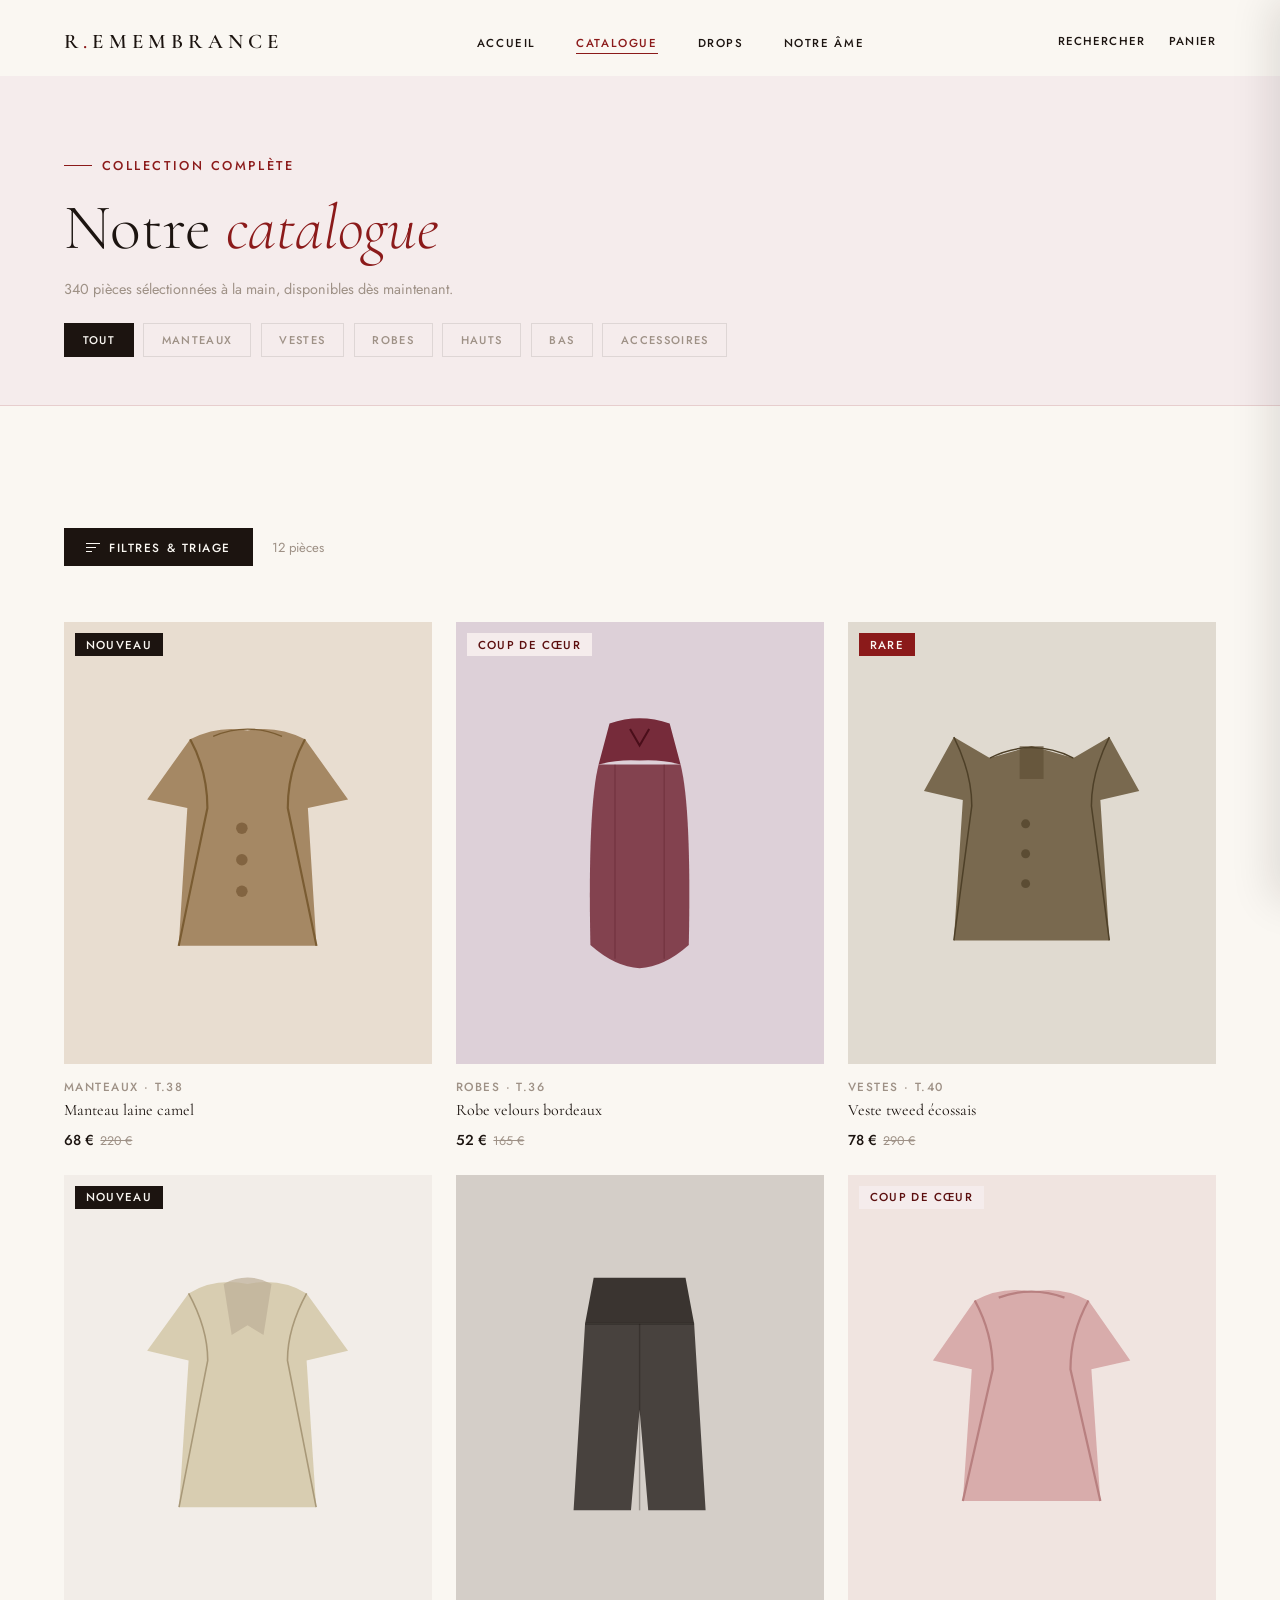
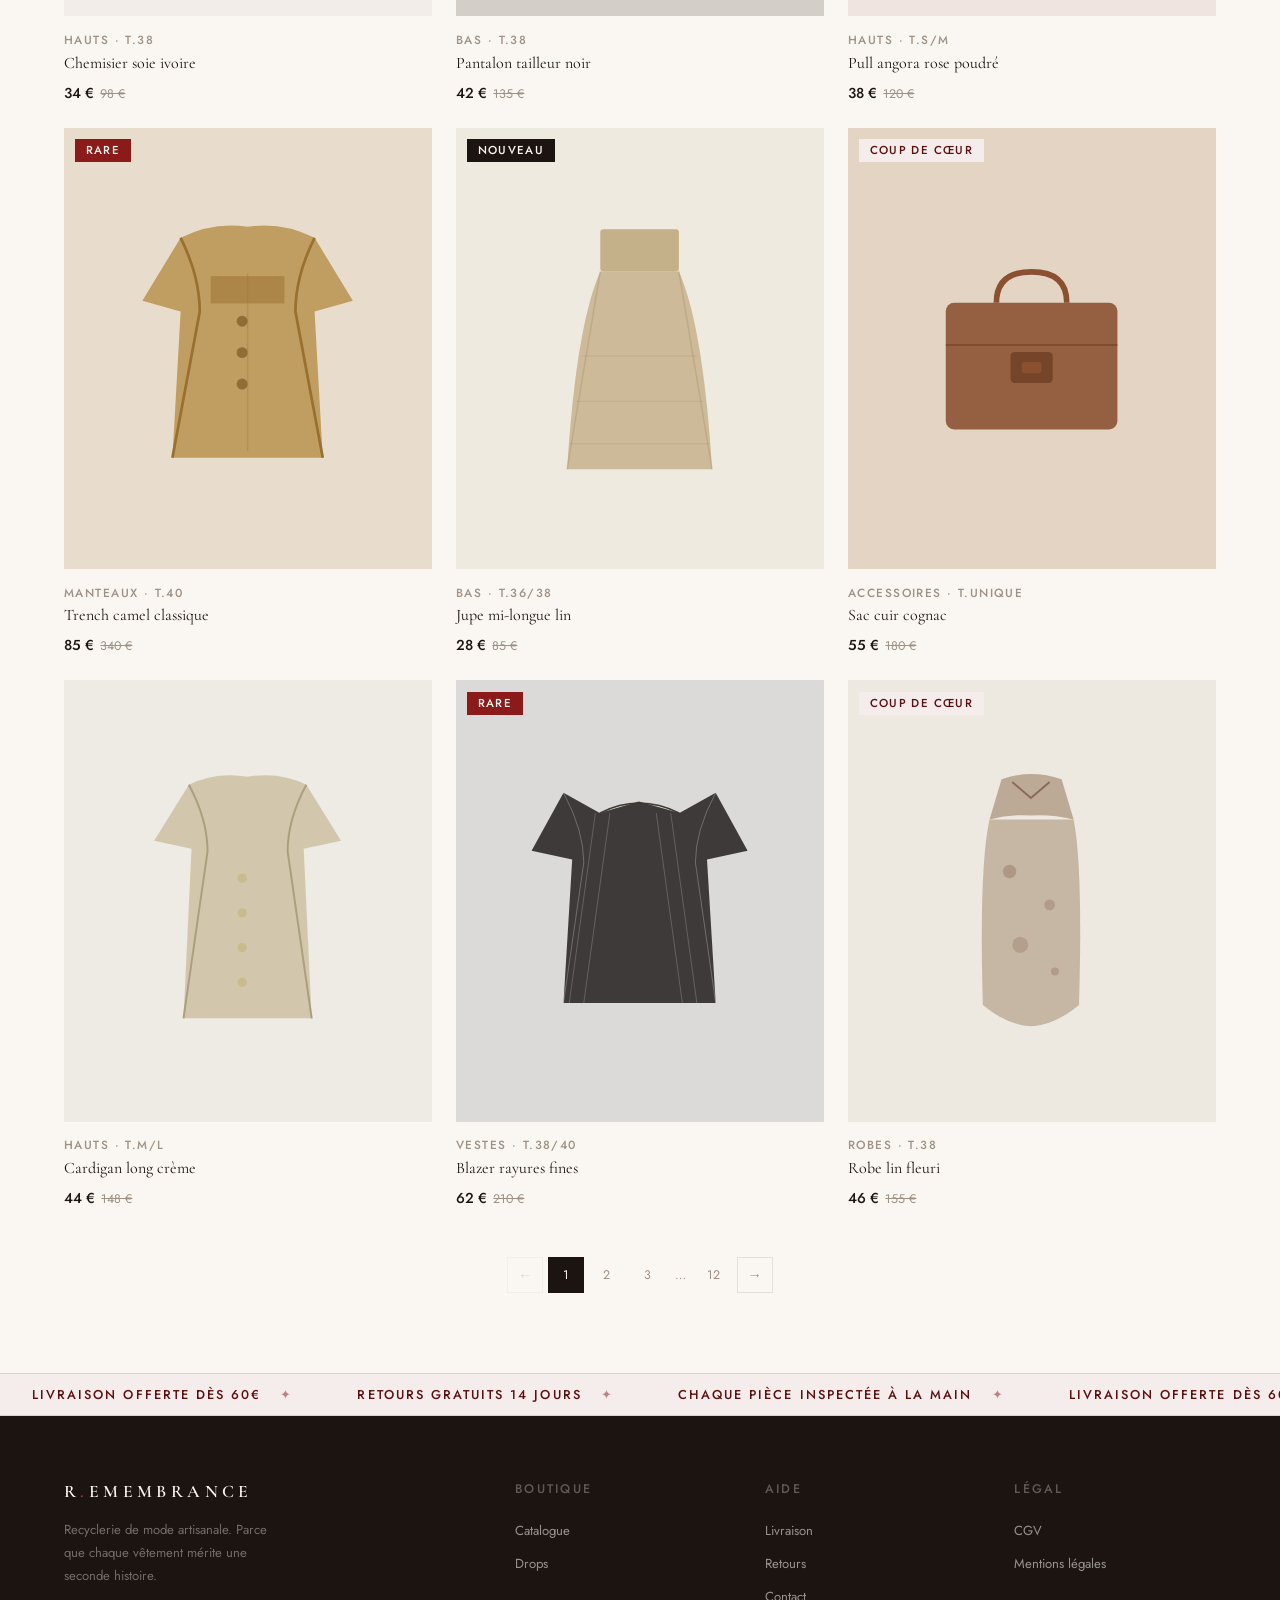
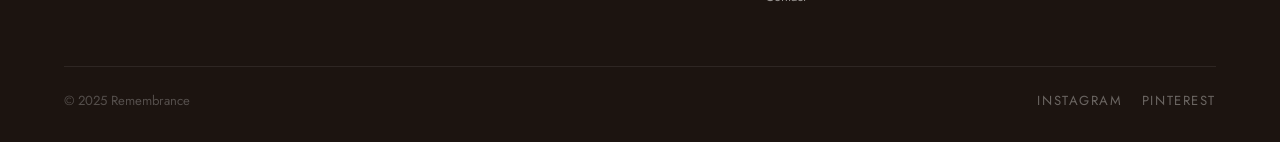
==== commit 4c585b9a: "Add pagination bar, reduce product image height slightly Image aspect-ratio changed from 3/4 to 5/6 " ====
--- a/catalogue.html
+++ b/catalogue.html
@@ -121,7 +121,7 @@
 .prod-card { cursor: pointer; position: relative; transition: transform .3s ease; }
 .prod-card:hover { transform: translateY(-5px); }
 .prod-card:hover .prod-img-overlay { opacity: 1; }
-.prod-img { aspect-ratio: 3/4; position: relative; overflow: hidden; margin-bottom: .9rem; }
+.prod-img { aspect-ratio: 5/6; position: relative; overflow: hidden; margin-bottom: .9rem; }
 .prod-img-bg { position: absolute; inset: 0; display: flex; align-items: center; justify-content: center; }
 .prod-img-bg svg { width: 65%; height: 65%; }
 .prod-img-overlay { position: absolute; inset: 0; background: rgba(28,20,16,.42); display: flex; flex-direction: column; align-items: center; justify-content: center; gap: .6rem; opacity: 0; transition: opacity .3s; }
@@ -140,6 +140,21 @@
 .no-results { grid-column: 1/-1; text-align: center; padding: 5rem 2rem; }
 .no-results h3 { font-family: 'Cormorant Garamond', serif; font-size: 1.5rem; font-weight: 300; color: var(--muted); margin-bottom: 1rem; }
 
+/* PAGINATION */
+.pagination { display: flex; align-items: center; justify-content: center; gap: .3rem; margin-top: 3rem; }
+.page-btn {
+  width: 36px; height: 36px; display: flex; align-items: center; justify-content: center;
+  background: none; border: 1px solid transparent; font-family: 'Jost', sans-serif;
+  font-size: .78rem; color: var(--muted); cursor: pointer; transition: all .2s;
+}
+.page-btn:hover { border-color: var(--border-neutral); color: var(--soft-black); }
+.page-btn.active { border-color: var(--soft-black); background: var(--soft-black); color: var(--cream); }
+.page-btn.active:hover { border-color: var(--rouge); background: var(--rouge); }
+.page-arrow { width: 36px; height: 36px; display: flex; align-items: center; justify-content: center; background: none; border: 1px solid var(--border-neutral); font-size: .9rem; color: var(--muted); cursor: pointer; transition: all .2s; }
+.page-arrow:hover { border-color: var(--soft-black); color: var(--soft-black); }
+.page-arrow:disabled { opacity: .3; cursor: default; }
+.page-dots { font-size: .78rem; color: var(--muted); padding: 0 .3rem; }
+
 /* PAGE HERO */
 .cat-hero { background: var(--rouge-pale); padding: 5rem 4rem 3rem; margin-top: 76px; border-bottom: 1px solid var(--border); }
 .cat-hero h1 { font-family: 'Cormorant Garamond', serif; font-size: clamp(2.5rem, 5vw, 4rem); font-weight: 300; color: var(--soft-black); }
@@ -283,6 +298,15 @@
   </div>
   <div class="active-filters" id="activeFilters"></div>
   <div class="products-grid" id="productsGrid"></div>
+  <div class="pagination">
+    <button class="page-arrow" disabled>&#8592;</button>
+    <button class="page-btn active">1</button>
+    <button class="page-btn">2</button>
+    <button class="page-btn">3</button>
+    <span class="page-dots">…</span>
+    <button class="page-btn">12</button>
+    <button class="page-arrow">&#8594;</button>
+  </div>
 </div>
 
 <div class="marquee-wrap">
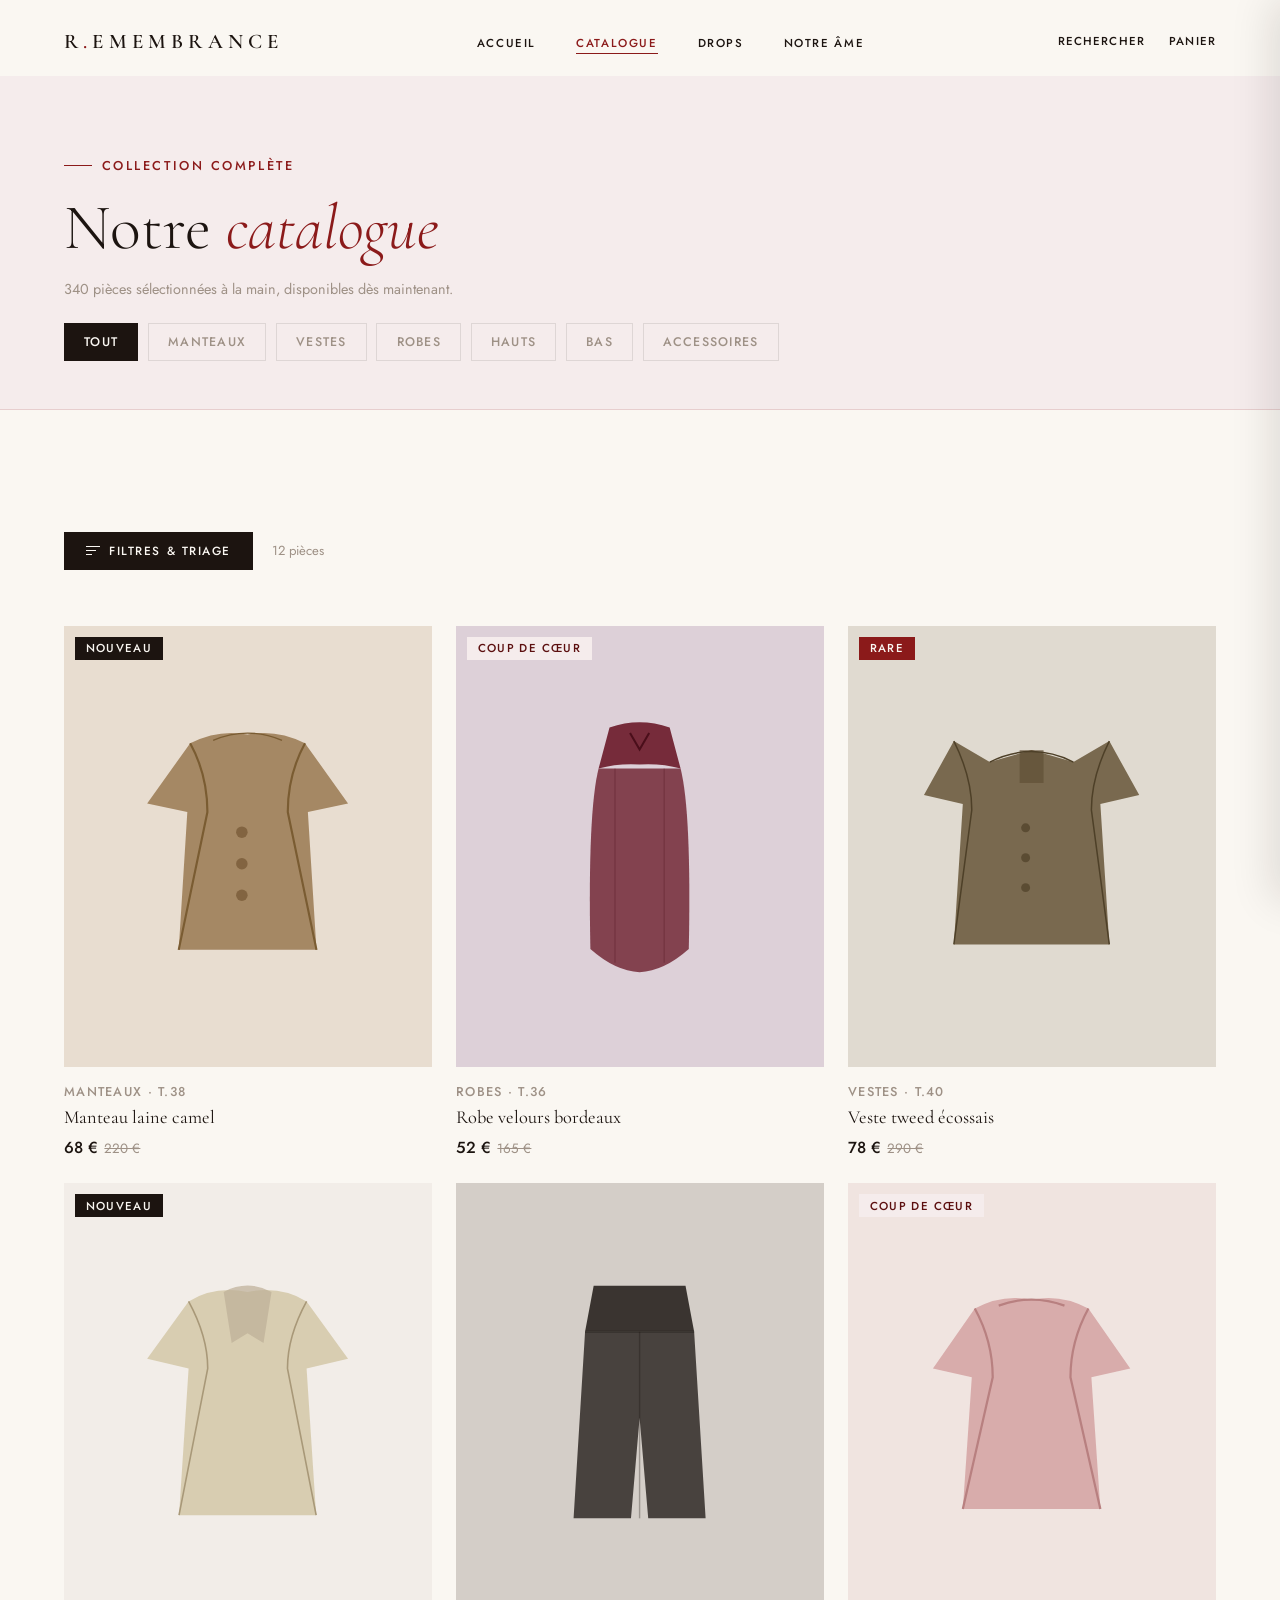
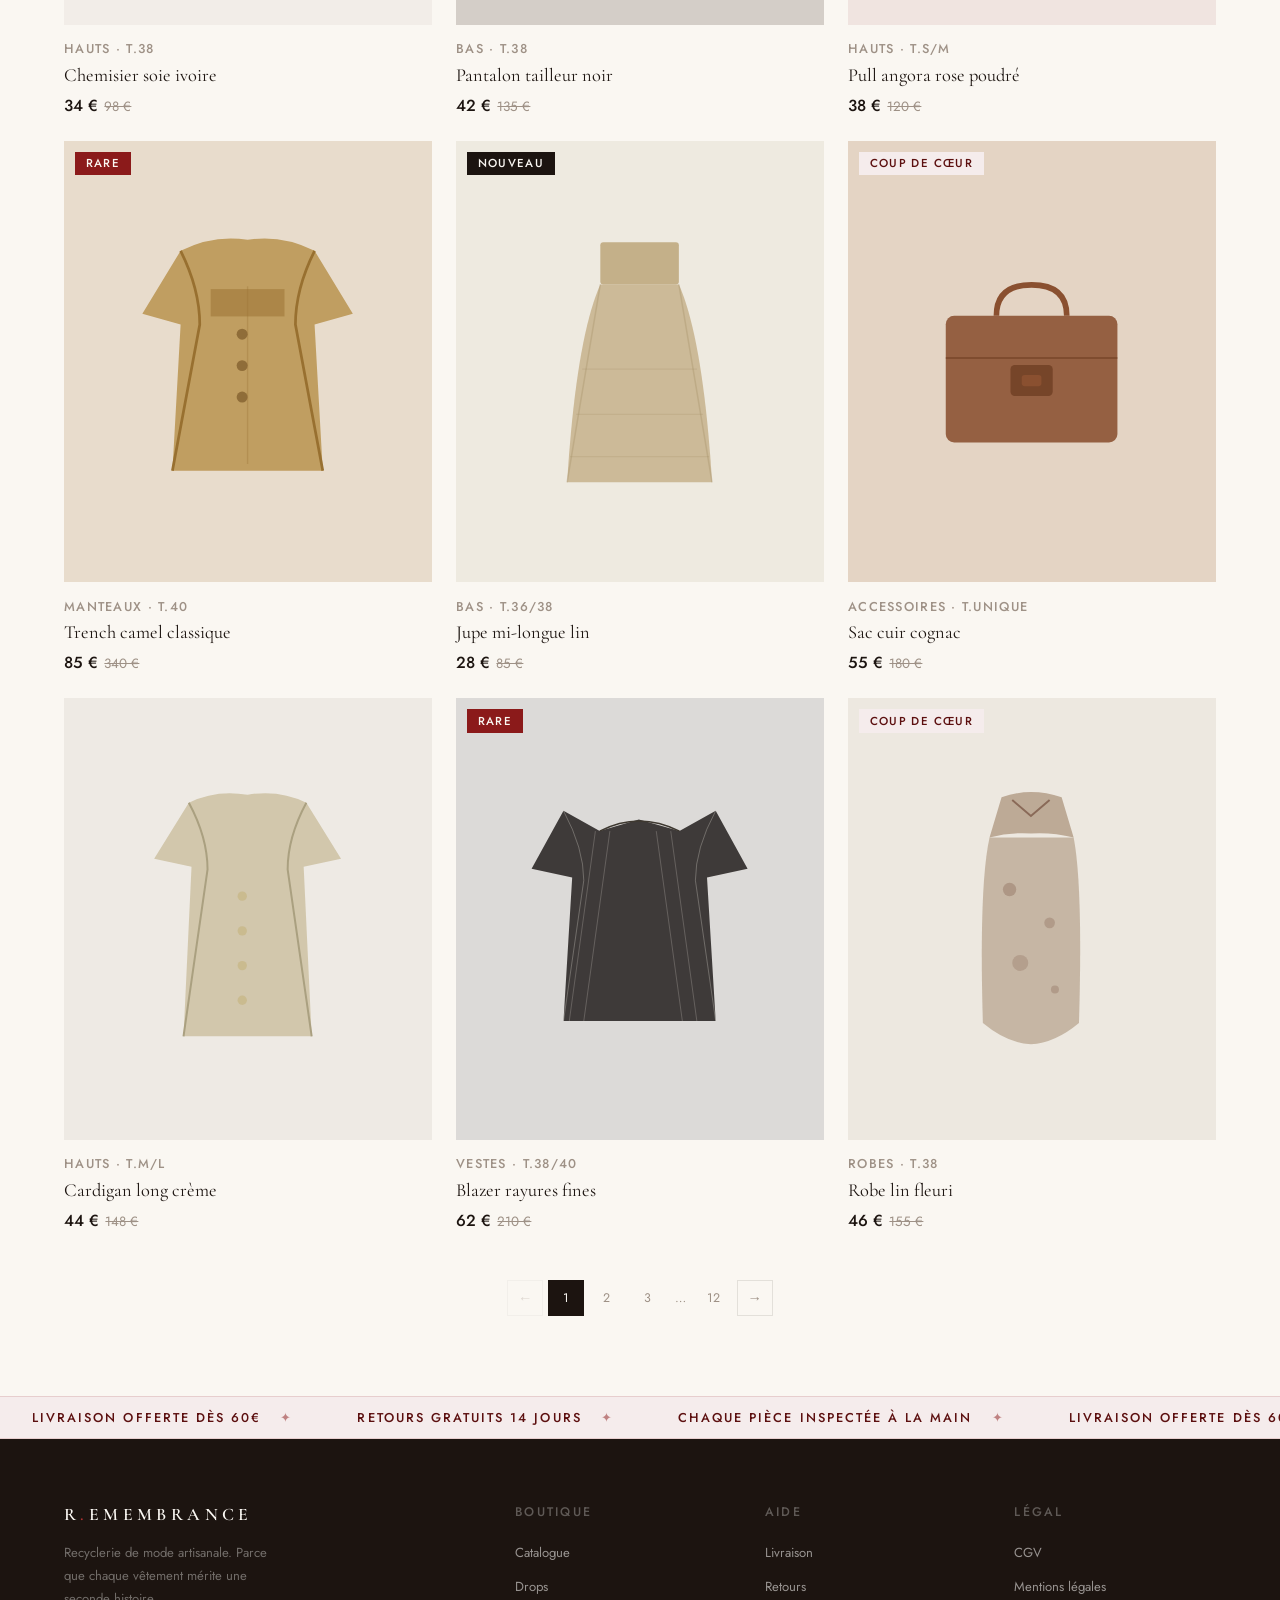
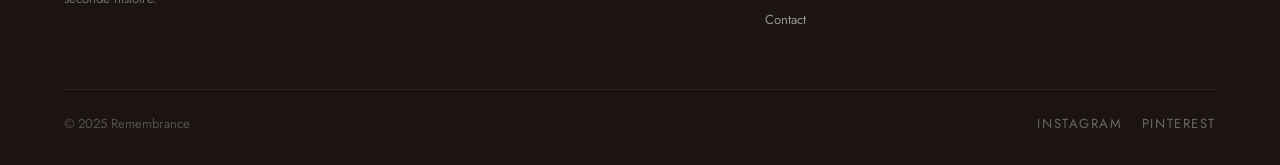
==== commit 6572ac8c: "Increase catalogue font sizes for better readability prod-cat: .74→.8rem, prod-name: 1→1.15rem, prod" ====
--- a/catalogue.html
+++ b/catalogue.html
@@ -131,11 +131,11 @@
 .badge-new { background: var(--soft-black); color: var(--cream); }
 .badge-rare { background: var(--rouge); color: var(--cream); }
 .badge-cc { background: var(--rouge-pale); color: var(--rouge-deep); }
-.prod-cat { font-size: .74rem; font-weight: 500; letter-spacing: .12em; text-transform: uppercase; color: var(--muted); margin-bottom: .3rem; }
-.prod-name { font-family: 'Cormorant Garamond', serif; font-size: 1rem; font-weight: 400; color: var(--soft-black); margin-bottom: .5rem; }
+.prod-cat { font-size: .8rem; font-weight: 500; letter-spacing: .1em; text-transform: uppercase; color: var(--muted); margin-bottom: .35rem; }
+.prod-name { font-family: 'Cormorant Garamond', serif; font-size: 1.15rem; font-weight: 400; color: var(--soft-black); margin-bottom: .5rem; }
 .prod-bottom { display: flex; align-items: center; justify-content: space-between; }
-.prod-price { font-size: .9rem; font-weight: 500; color: var(--soft-black); }
-.prod-old { font-size: .78rem; color: var(--muted); text-decoration: line-through; margin-left: .4rem; }
+.prod-price { font-size: 1rem; font-weight: 500; color: var(--soft-black); }
+.prod-old { font-size: .84rem; color: var(--muted); text-decoration: line-through; margin-left: .4rem; }
 
 .no-results { grid-column: 1/-1; text-align: center; padding: 5rem 2rem; }
 .no-results h3 { font-family: 'Cormorant Garamond', serif; font-size: 1.5rem; font-weight: 300; color: var(--muted); margin-bottom: 1rem; }
@@ -163,7 +163,7 @@
 
 /* CATEGORY PILLS */
 .cat-pills { display: flex; gap: .6rem; flex-wrap: wrap; margin-top: 1.5rem; }
-.cat-pill { background: transparent; border: 1px solid var(--border-neutral); font-family: 'Jost', sans-serif; font-size: .7rem; font-weight: 500; letter-spacing: .12em; text-transform: uppercase; color: var(--muted); padding: .5rem 1.1rem; cursor: pointer; transition: all .25s; }
+.cat-pill { background: transparent; border: 1px solid var(--border-neutral); font-family: 'Jost', sans-serif; font-size: .78rem; font-weight: 500; letter-spacing: .1em; text-transform: uppercase; color: var(--muted); padding: .55rem 1.2rem; cursor: pointer; transition: all .25s; }
 .cat-pill:hover, .cat-pill.active { background: var(--soft-black); border-color: var(--soft-black); color: var(--cream); }
 
 @media (max-width: 960px) {
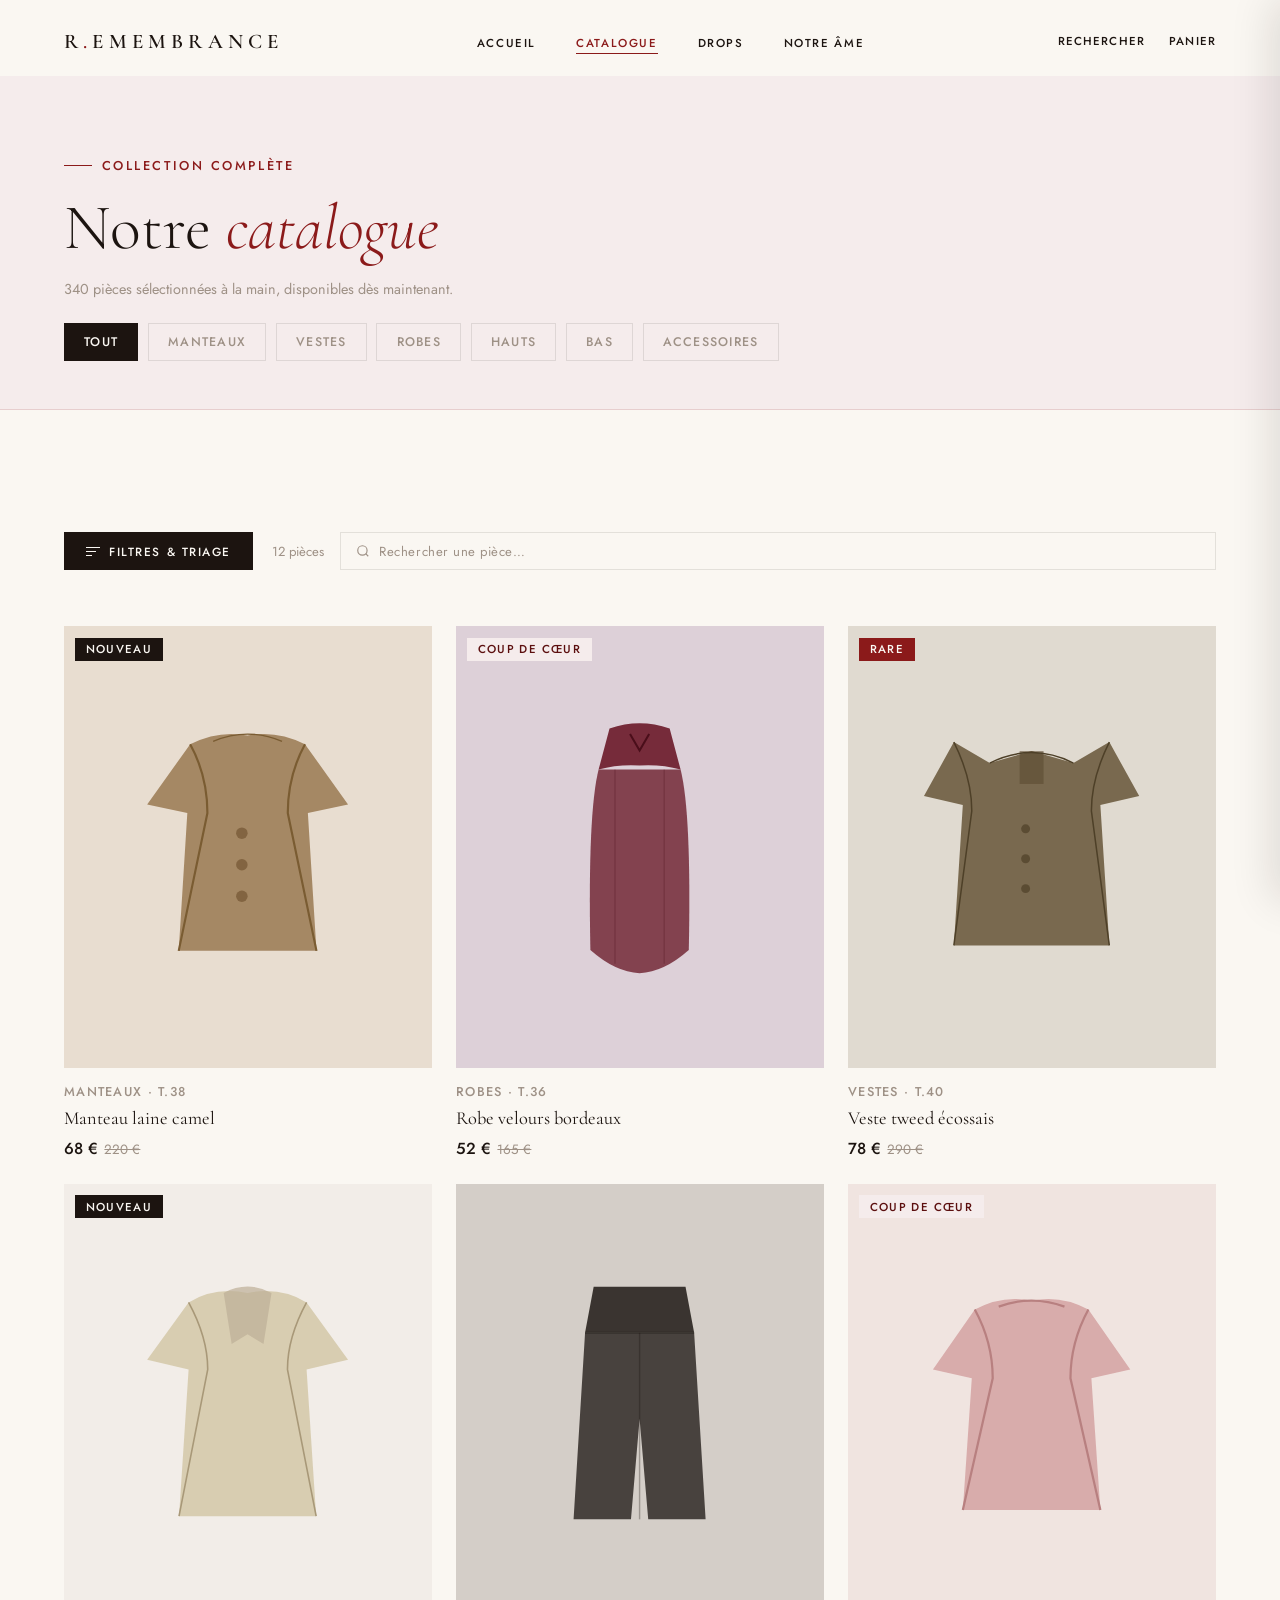
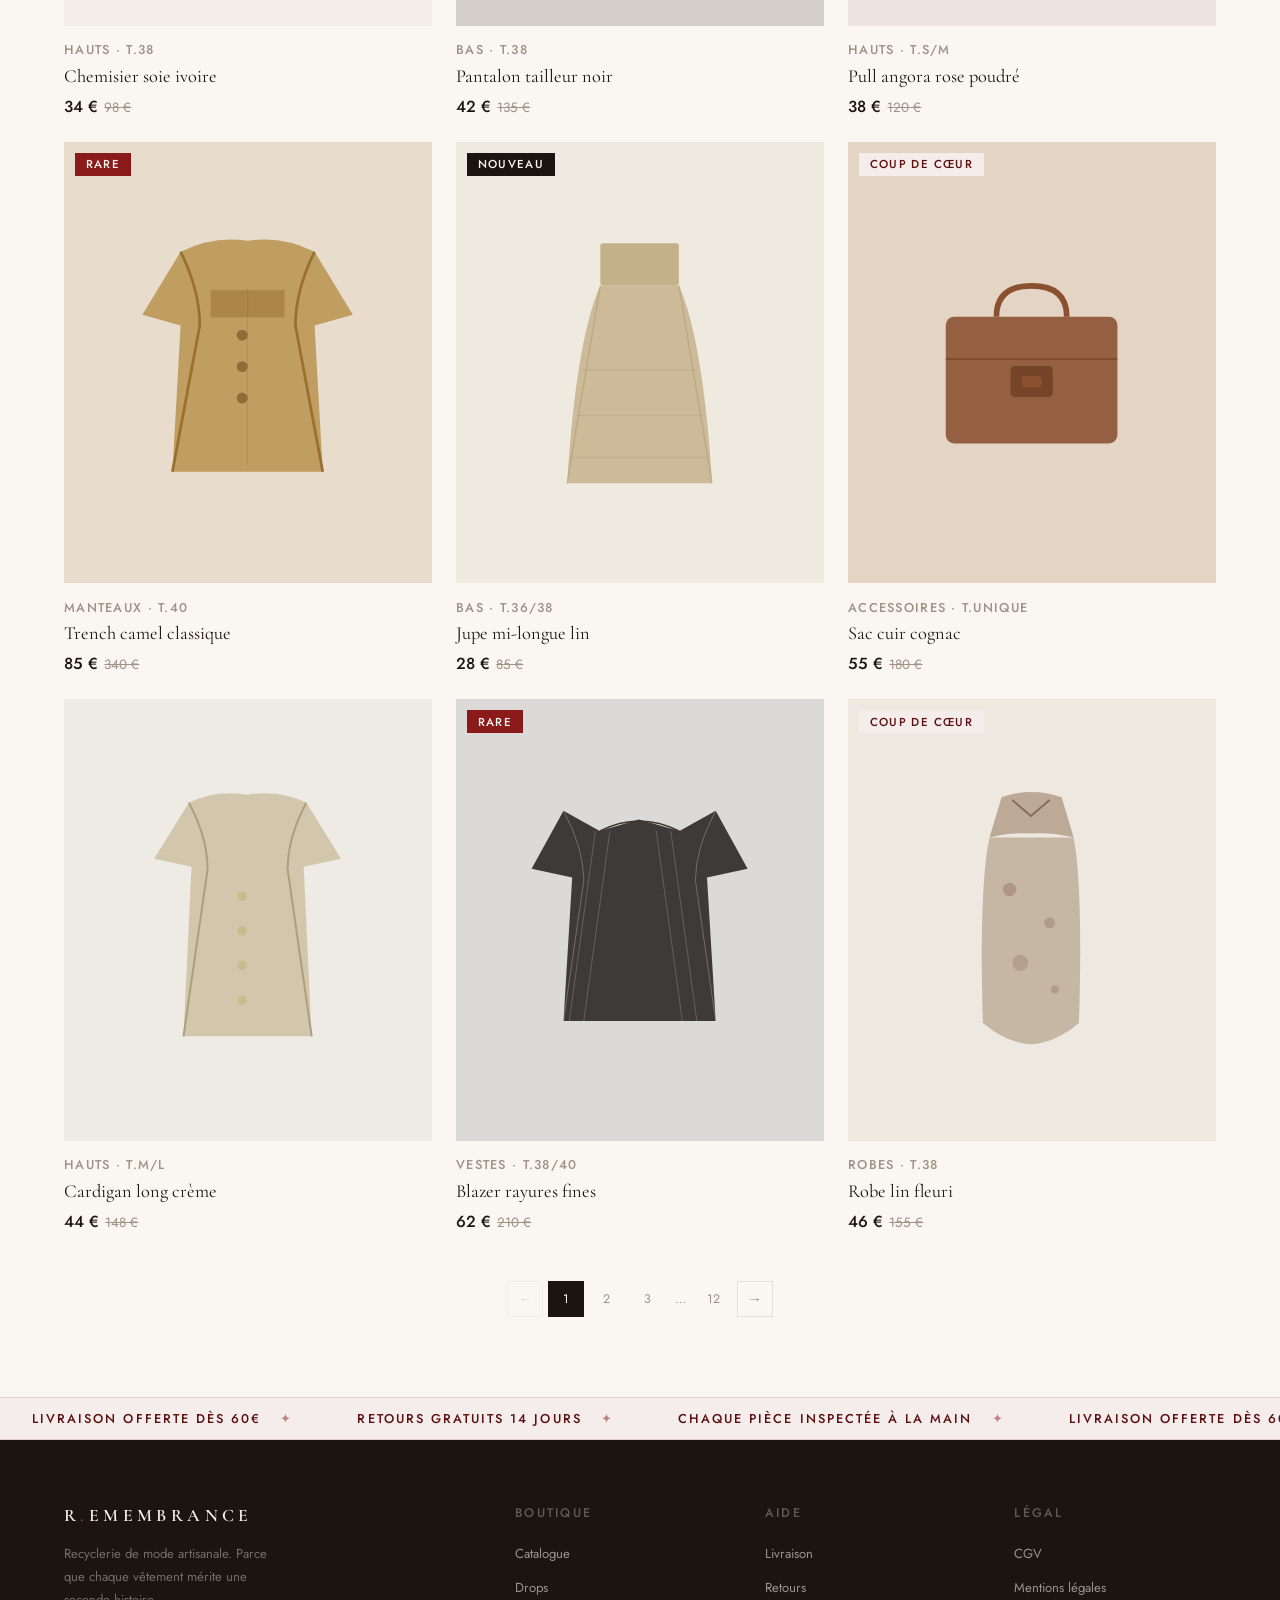
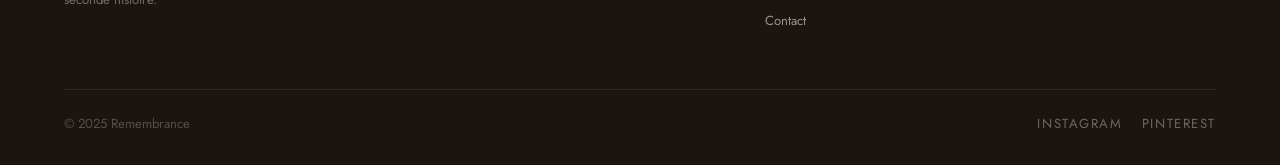
==== commit 717d8a04: "Replace mobile search button with persistent search bar in toolbar Full-width search input always vi" ====
--- a/catalogue.html
+++ b/catalogue.html
@@ -10,9 +10,22 @@
 .catalogue-layout { padding: 2rem 4rem 5rem; margin-top: 90px; }
 
 /* TOOLBAR */
-.cat-toolbar { display: flex; align-items: center; justify-content: space-between; margin-bottom: 2rem; }
-.cat-left { display: flex; align-items: center; gap: 1.2rem; }
+.cat-toolbar { display: flex; align-items: center; gap: 1rem; margin-bottom: 2rem; }
+.cat-left { display: flex; align-items: center; gap: 1.2rem; flex-shrink: 0; }
 .cat-count { font-size: .82rem; color: var(--muted); }
+.cat-search-wrap {
+  flex: 1; display: flex; align-items: center; gap: .6rem;
+  border: 1px solid var(--border-neutral); padding: .55rem .9rem;
+  transition: border-color .25s;
+}
+.cat-search-wrap:focus-within { border-color: var(--soft-black); }
+.cat-search-wrap svg { flex-shrink: 0; color: var(--muted); }
+.cat-search-input {
+  flex: 1; border: none; background: transparent; outline: none;
+  font-family: 'Jost', sans-serif; font-size: .82rem; color: var(--soft-black);
+  letter-spacing: .04em;
+}
+.cat-search-input::placeholder { color: var(--muted); }
 .filter-btn {
   display: inline-flex; align-items: center; gap: .55rem;
   background: var(--soft-black); color: var(--cream);
@@ -170,12 +183,59 @@
   .cat-hero { padding: 4rem 1.5rem 2rem; margin-top: 68px; }
   .catalogue-layout { padding: 1.5rem 1.5rem 4rem; }
   .products-grid { grid-template-columns: repeat(2, 1fr); }
+  .nav-center { display: none; }
+  .nav-right { display: none; }
+  .nav-burger { display: flex; }
+  .mobile-menu { display: flex; }
+  .cat-count { display: none; }
 }
 @media (max-width: 540px) {
   .products-grid { grid-template-columns: 1fr; }
   .cat-hero { padding: 3.5rem 1.5rem 1.5rem; }
   .filter-drawer { width: 100vw; max-width: 100vw; }
 }
+
+/* ── MOBILE MENU ── */
+.nav-burger.open span:nth-child(1) { transform: translateY(5px) rotate(45deg); }
+.nav-burger.open span:nth-child(2) { opacity: 0; transform: scaleX(0); }
+.nav-burger.open span:nth-child(3) { transform: translateY(-5px) rotate(-45deg); }
+
+.mobile-menu {
+  display: none;
+  position: fixed; top: 0; left: 0; right: 0; bottom: 0;
+  z-index: 199;
+  background: var(--soft-black);
+  flex-direction: column; justify-content: center; align-items: center;
+  padding-top: 5rem;
+  transform: translateY(-100%);
+  transition: transform .45s cubic-bezier(.4,0,.2,1);
+}
+.mobile-menu.open { transform: translateY(0); }
+
+.mobile-menu-links { list-style: none; text-align: center; margin-bottom: 2.5rem; }
+.mobile-menu-links a {
+  display: block;
+  font-family: 'Cormorant Garamond', serif;
+  font-size: clamp(2.2rem, 11vw, 3.2rem);
+  font-weight: 300; letter-spacing: .06em;
+  color: rgba(250,247,242,.8); text-decoration: none;
+  padding: .45rem 0; transition: color .2s;
+}
+.mobile-menu-links a:hover { color: var(--white); }
+.mobile-menu-sep { width: 40px; height: 1px; background: rgba(250,247,242,.12); margin: 0 auto 2rem; }
+.mobile-menu-actions {
+  display: flex; flex-direction: column; align-items: center;
+  gap: .8rem; width: 100%; padding: 0 3rem;
+}
+.mobile-menu-actions button {
+  width: 100%; font-family: 'Jost', sans-serif; font-size: .74rem;
+  font-weight: 500; letter-spacing: .18em; text-transform: uppercase;
+  background: transparent; border: 1px solid rgba(250,247,242,.2);
+  color: rgba(250,247,242,.6); padding: .85rem 0; cursor: pointer;
+  transition: border-color .25s, color .25s;
+}
+.mobile-menu-actions button:hover { border-color: var(--rouge-light); color: var(--white); }
+
 </style>
 </head>
 <body>
@@ -196,6 +256,20 @@
   </div>
   <button class="nav-burger" id="burger"><span></span><span></span><span></span></button>
 </nav>
+
+<!-- MENU MOBILE -->
+<div class="mobile-menu" id="mobileMenu">
+  <ul class="mobile-menu-links">
+    <li><a href="index.html">Accueil</a></li>
+    <li><a href="catalogue.html">Catalogue</a></li>
+    <li><a href="index.html#drops">Drops</a></li>
+    <li><a href="index.html#philosophie">Notre âme</a></li>
+  </ul>
+  <div class="mobile-menu-sep"></div>
+  <div class="mobile-menu-actions">
+    <button onclick="closeMobileMenu(); navigate('panier.html')">Panier</button>
+  </div>
+</div>
 
 <!-- HERO -->
 <div class="cat-hero">
@@ -294,6 +368,10 @@
         <span class="filter-badge" id="filterBadge" style="display:none">0</span>
       </button>
       <span class="cat-count" id="resultsCount">12 pièces</span>
+    </div>
+    <div class="cat-search-wrap">
+      <svg width="14" height="14" viewBox="0 0 24 24" fill="none" stroke="currentColor" stroke-width="2"><circle cx="11" cy="11" r="8"/><line x1="21" y1="21" x2="16.65" y2="16.65"/></svg>
+      <input class="cat-search-input" id="searchInput" type="search" placeholder="Rechercher une pièce…">
     </div>
   </div>
   <div class="active-filters" id="activeFilters"></div>
@@ -437,10 +515,29 @@
   renderProducts();
 }
 
-document.addEventListener('keydown', e => { if (e.key === 'Escape') closeDrawer(); });
+function openMobileMenu() {
+  const m = document.getElementById('mobileMenu');
+  m.style.display = 'flex';
+  requestAnimationFrame(() => m.classList.add('open'));
+  document.getElementById('burger').classList.add('open');
+  document.body.style.overflow = 'hidden';
+}
+function closeMobileMenu() {
+  const m = document.getElementById('mobileMenu');
+  m.classList.remove('open');
+  document.getElementById('burger').classList.remove('open');
+  document.body.style.overflow = '';
+  m.addEventListener('transitionend', () => { if (!m.classList.contains('open')) m.style.display = ''; }, { once: true });
+}
 
 document.addEventListener('DOMContentLoaded', () => {
   initShared();
+
+  document.getElementById('burger').addEventListener('click', () => {
+    document.getElementById('mobileMenu').classList.contains('open') ? closeMobileMenu() : openMobileMenu();
+  });
+  document.querySelectorAll('.mobile-menu-links a').forEach(a => a.addEventListener('click', closeMobileMenu));
+  document.addEventListener('keydown', e => { if (e.key === 'Escape') { closeDrawer(); closeMobileMenu(); } });
 
   renderProducts();
 
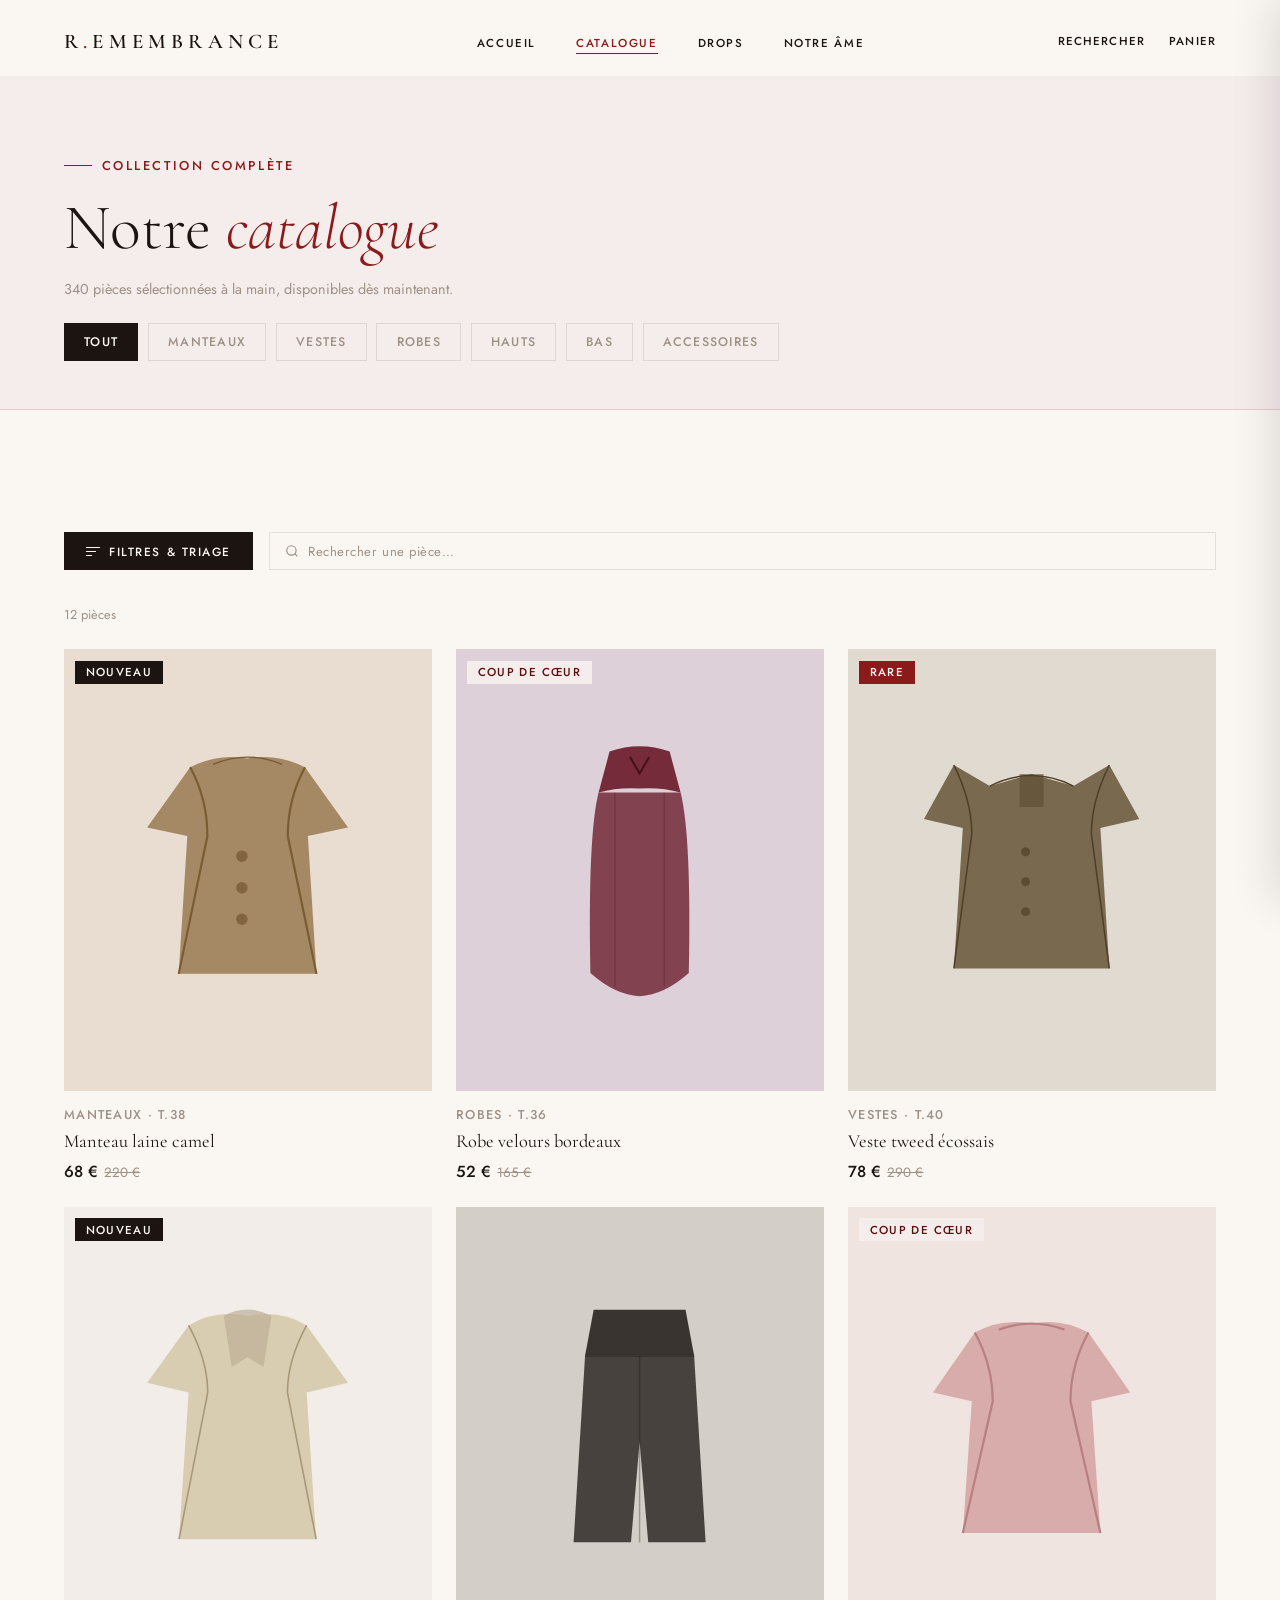
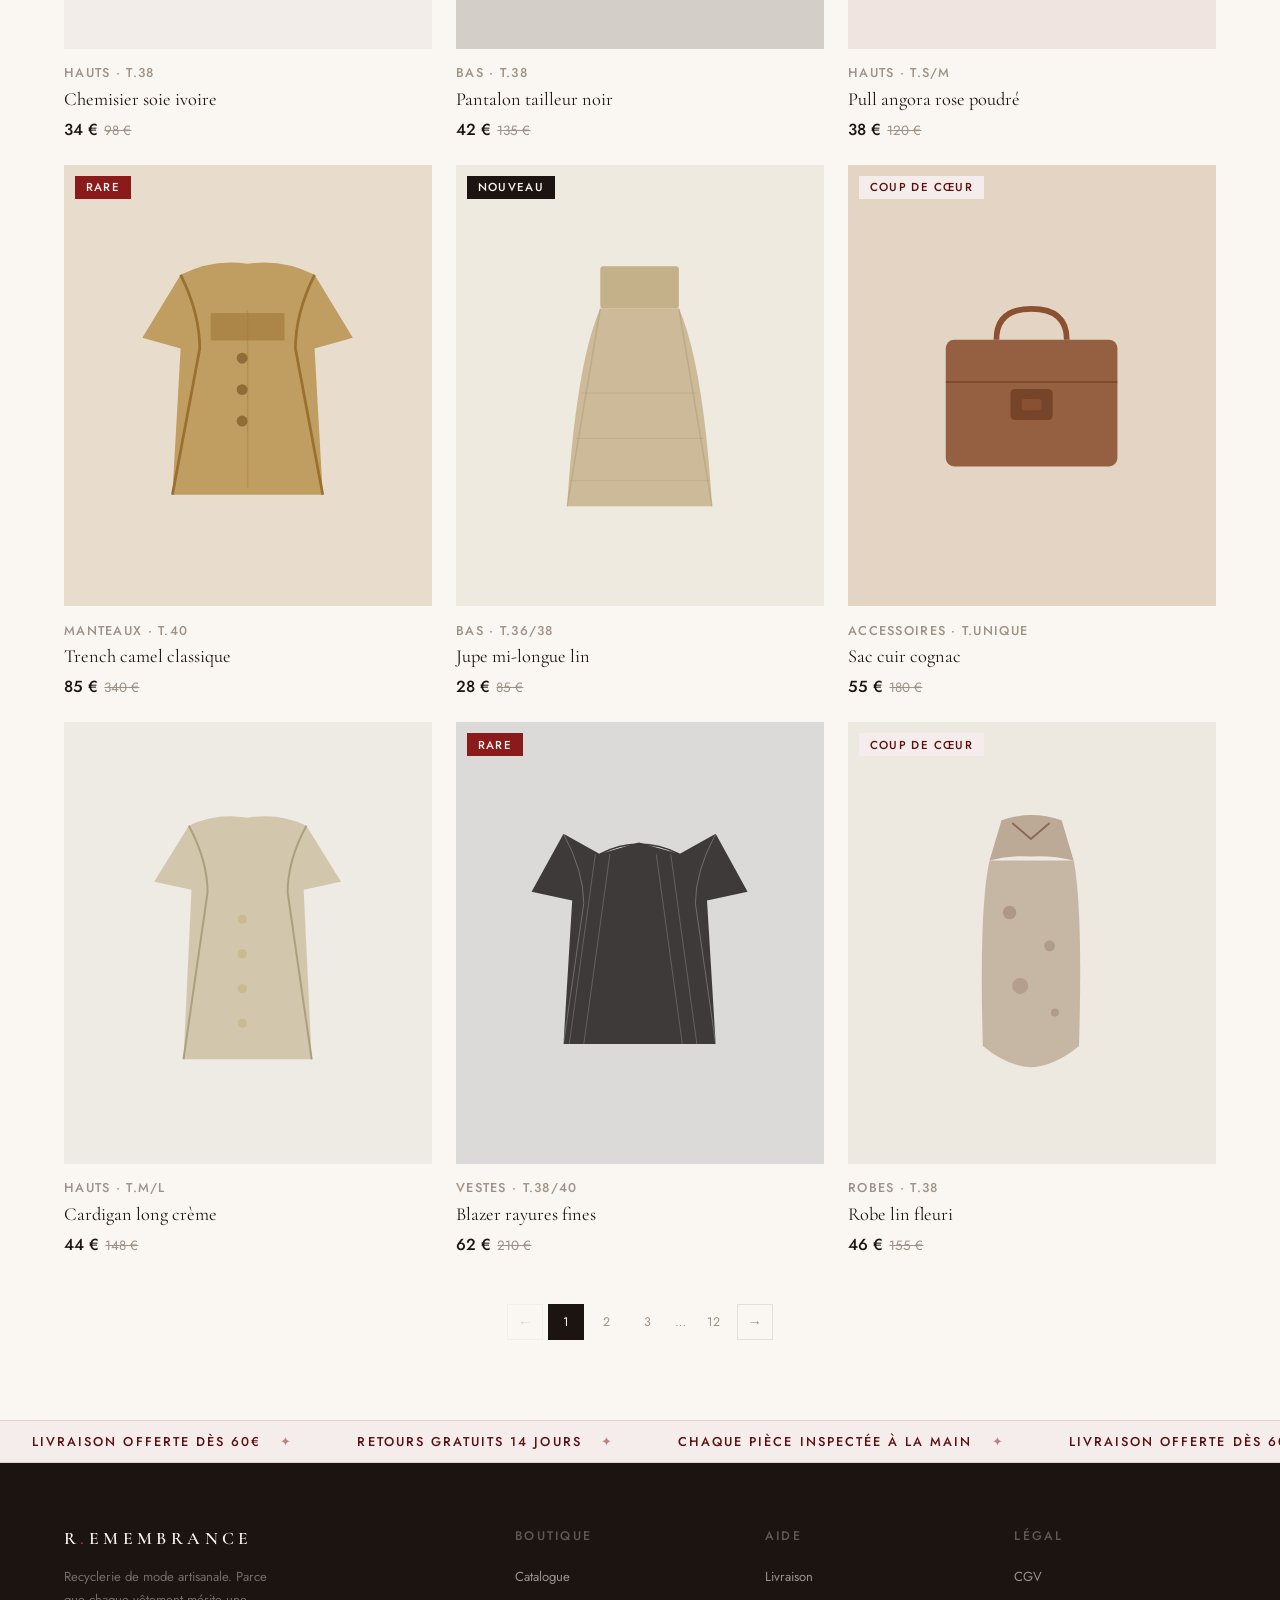
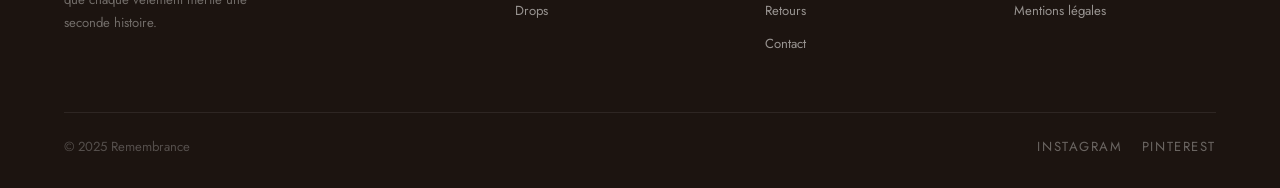
==== commit b899297a: "Move results count below toolbar as its own line Cleaner placement: 12 pièces sits left-aligned betw" ====
--- a/catalogue.html
+++ b/catalogue.html
@@ -12,7 +12,7 @@
 /* TOOLBAR */
 .cat-toolbar { display: flex; align-items: center; gap: 1rem; margin-bottom: 2rem; }
 .cat-left { display: flex; align-items: center; gap: 1.2rem; flex-shrink: 0; }
-.cat-count { font-size: .82rem; color: var(--muted); }
+.cat-count { font-size: .8rem; color: var(--muted); margin-bottom: 1.2rem; }
 .cat-search-wrap {
   flex: 1; display: flex; align-items: center; gap: .6rem;
   border: 1px solid var(--border-neutral); padding: .55rem .9rem;
@@ -187,7 +187,6 @@
   .nav-right { display: none; }
   .nav-burger { display: flex; }
   .mobile-menu { display: flex; }
-  .cat-count { display: none; }
 }
 @media (max-width: 540px) {
   .products-grid { grid-template-columns: 1fr; }
@@ -367,13 +366,13 @@
         Filtres & Triage
         <span class="filter-badge" id="filterBadge" style="display:none">0</span>
       </button>
-      <span class="cat-count" id="resultsCount">12 pièces</span>
     </div>
     <div class="cat-search-wrap">
       <svg width="14" height="14" viewBox="0 0 24 24" fill="none" stroke="currentColor" stroke-width="2"><circle cx="11" cy="11" r="8"/><line x1="21" y1="21" x2="16.65" y2="16.65"/></svg>
       <input class="cat-search-input" id="searchInput" type="search" placeholder="Rechercher une pièce…">
     </div>
   </div>
+  <span class="cat-count" id="resultsCount">12 pièces</span>
   <div class="active-filters" id="activeFilters"></div>
   <div class="products-grid" id="productsGrid"></div>
   <div class="pagination">
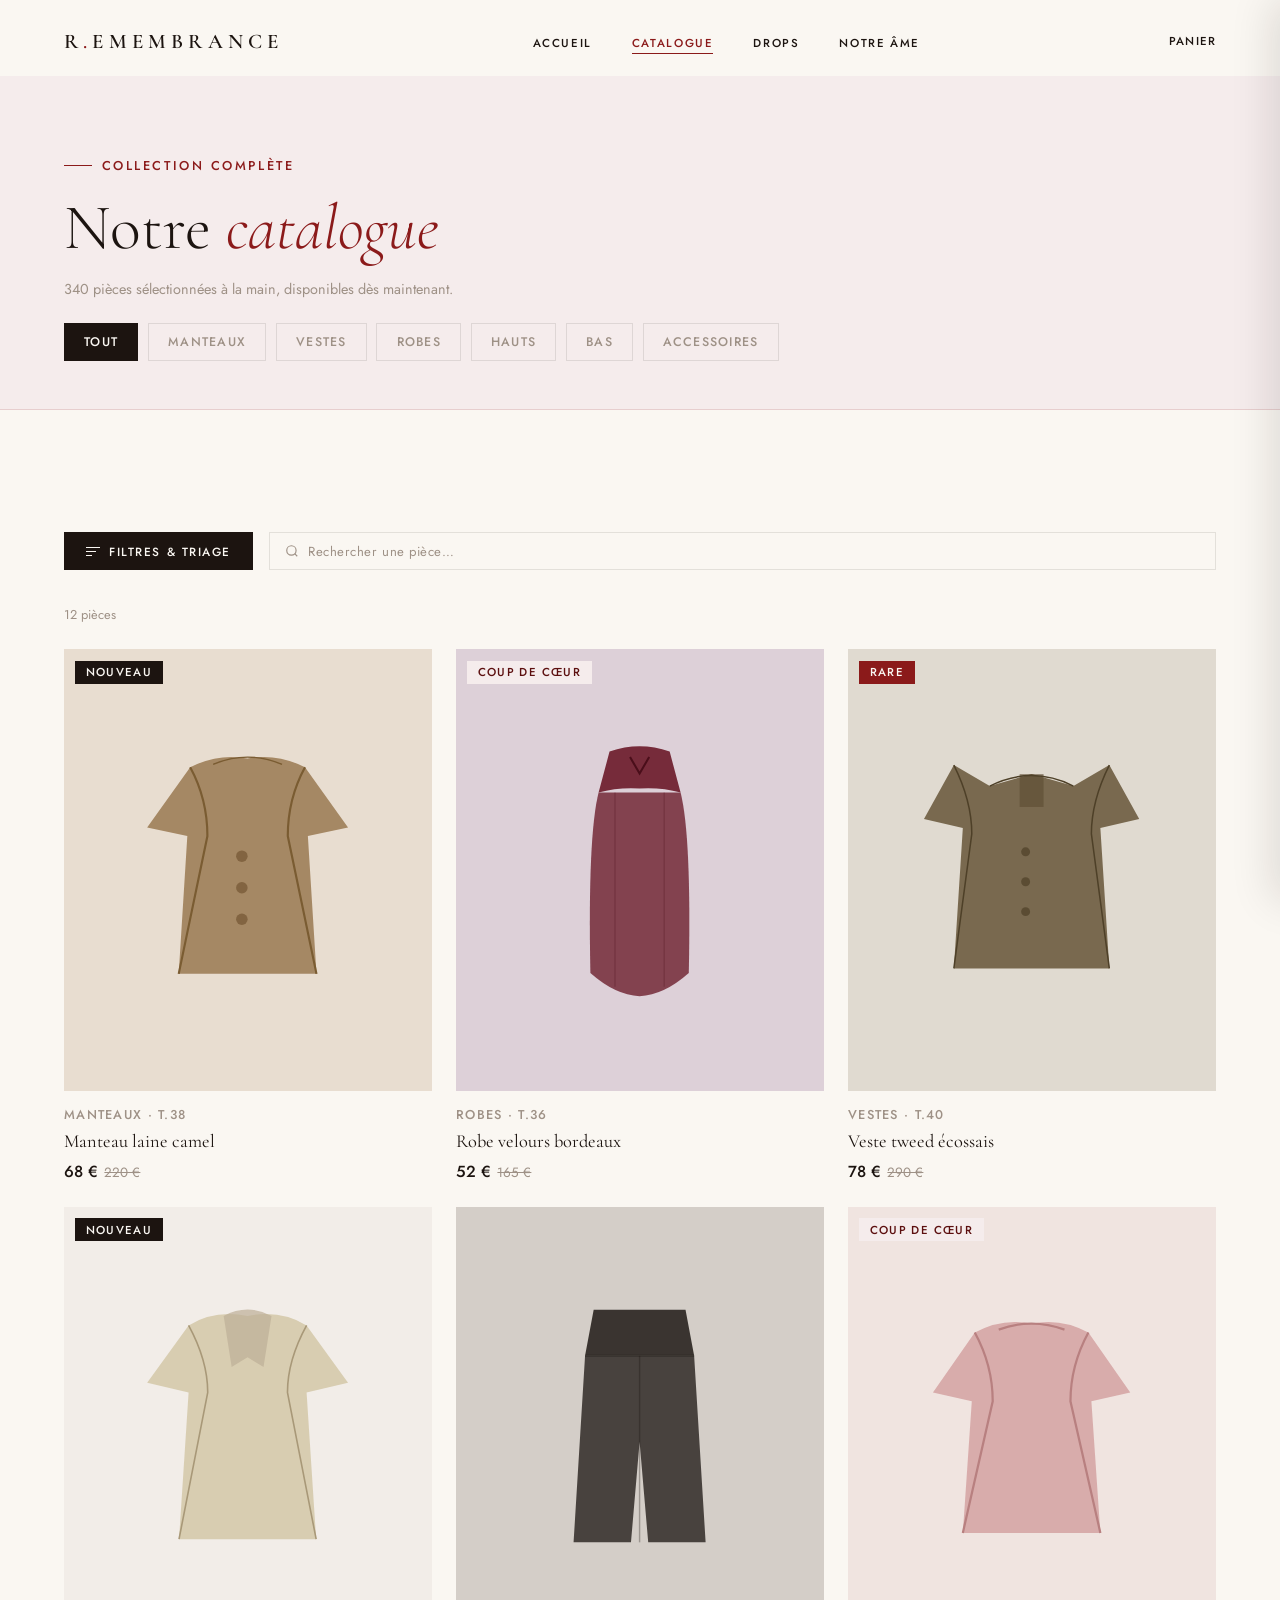
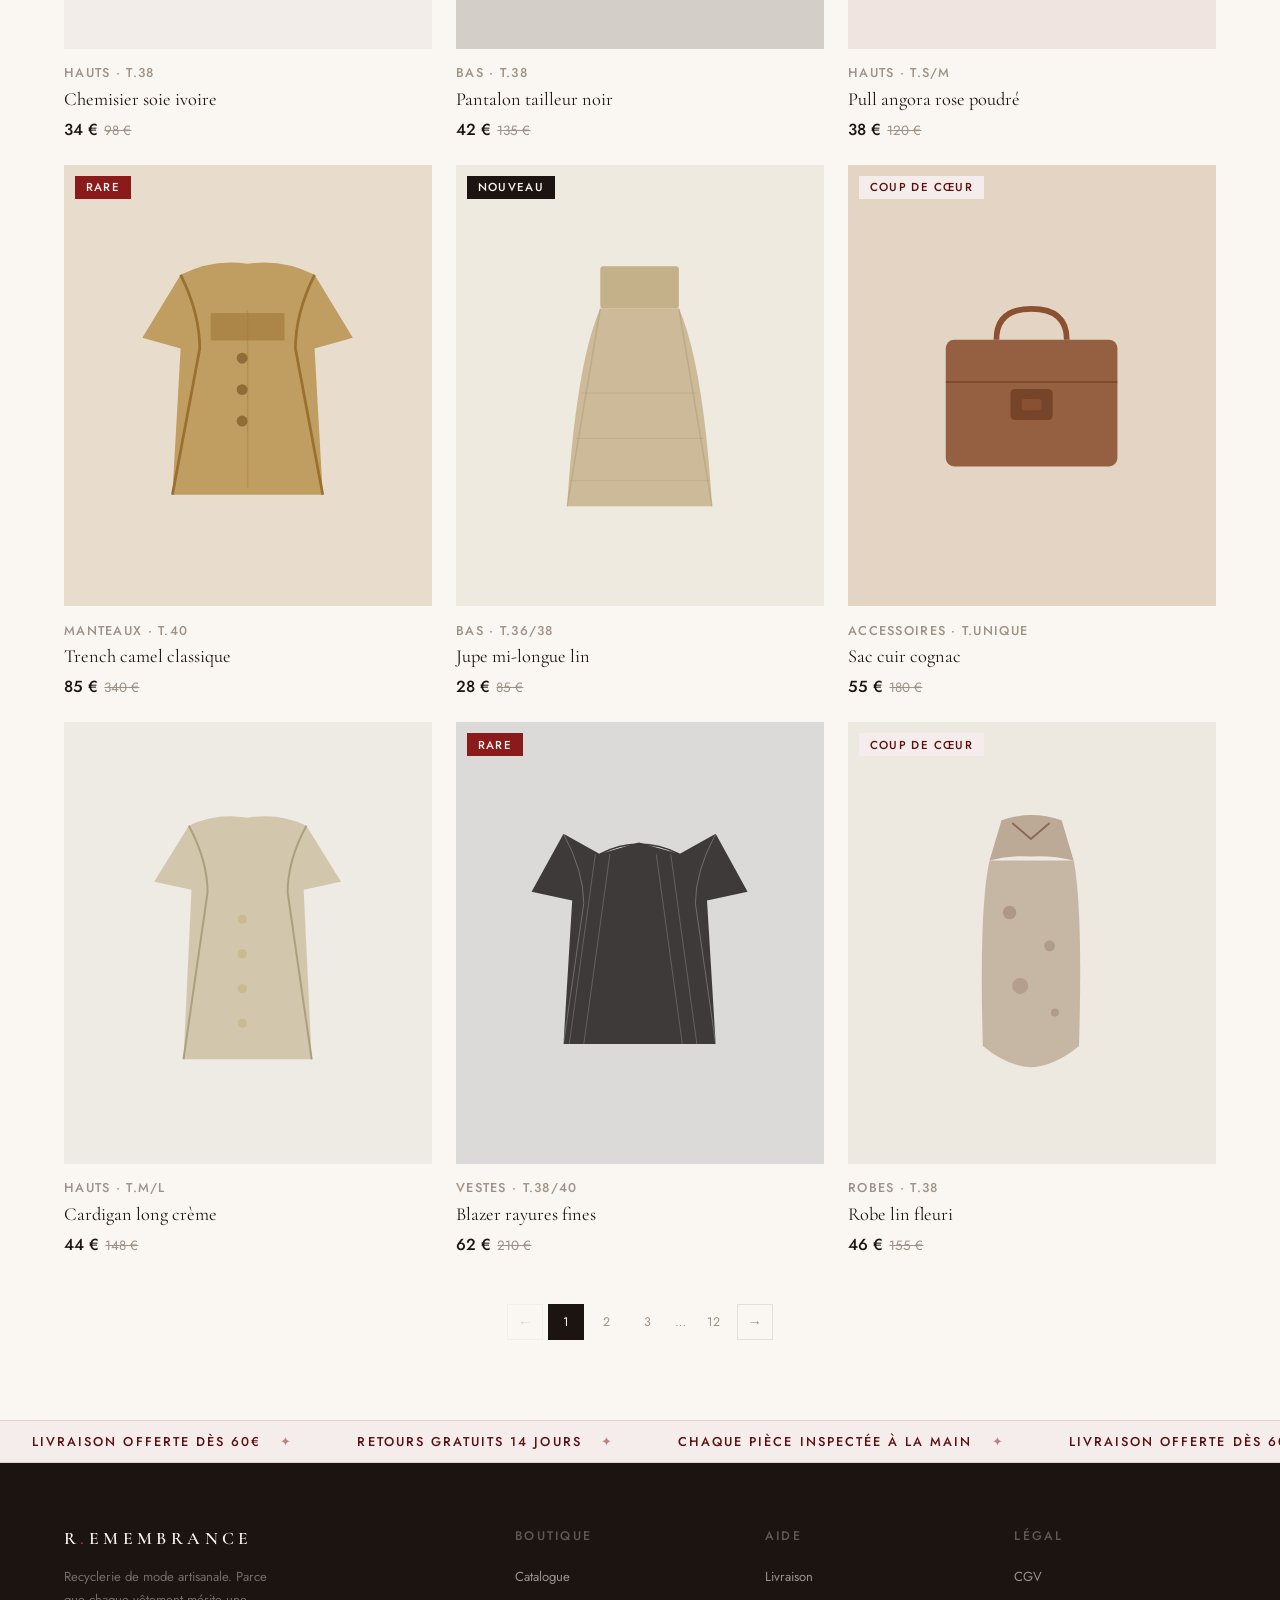
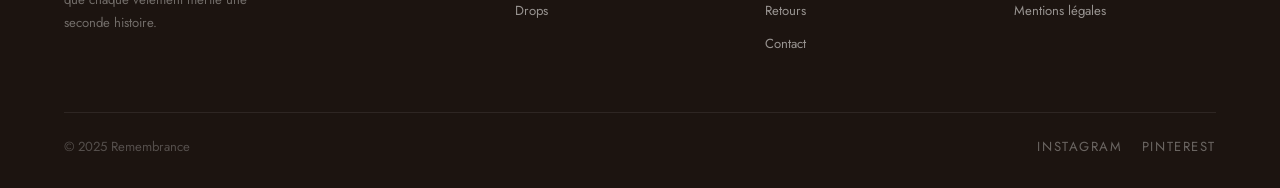
==== commit 0a0037d4: "Remove Rechercher button from nav in catalogue Redundant since the search bar is now always visible " ====
--- a/catalogue.html
+++ b/catalogue.html
@@ -250,7 +250,6 @@
     <li><a href="index.html#philosophie" data-nav>Notre âme</a></li>
   </ul>
   <div class="nav-right">
-    <button class="nav-icon">Rechercher</button>
     <button class="nav-icon" onclick="navigate('panier.html')">Panier <span class="cart-count" style="display:none">0</span></button>
   </div>
   <button class="nav-burger" id="burger"><span></span><span></span><span></span></button>
